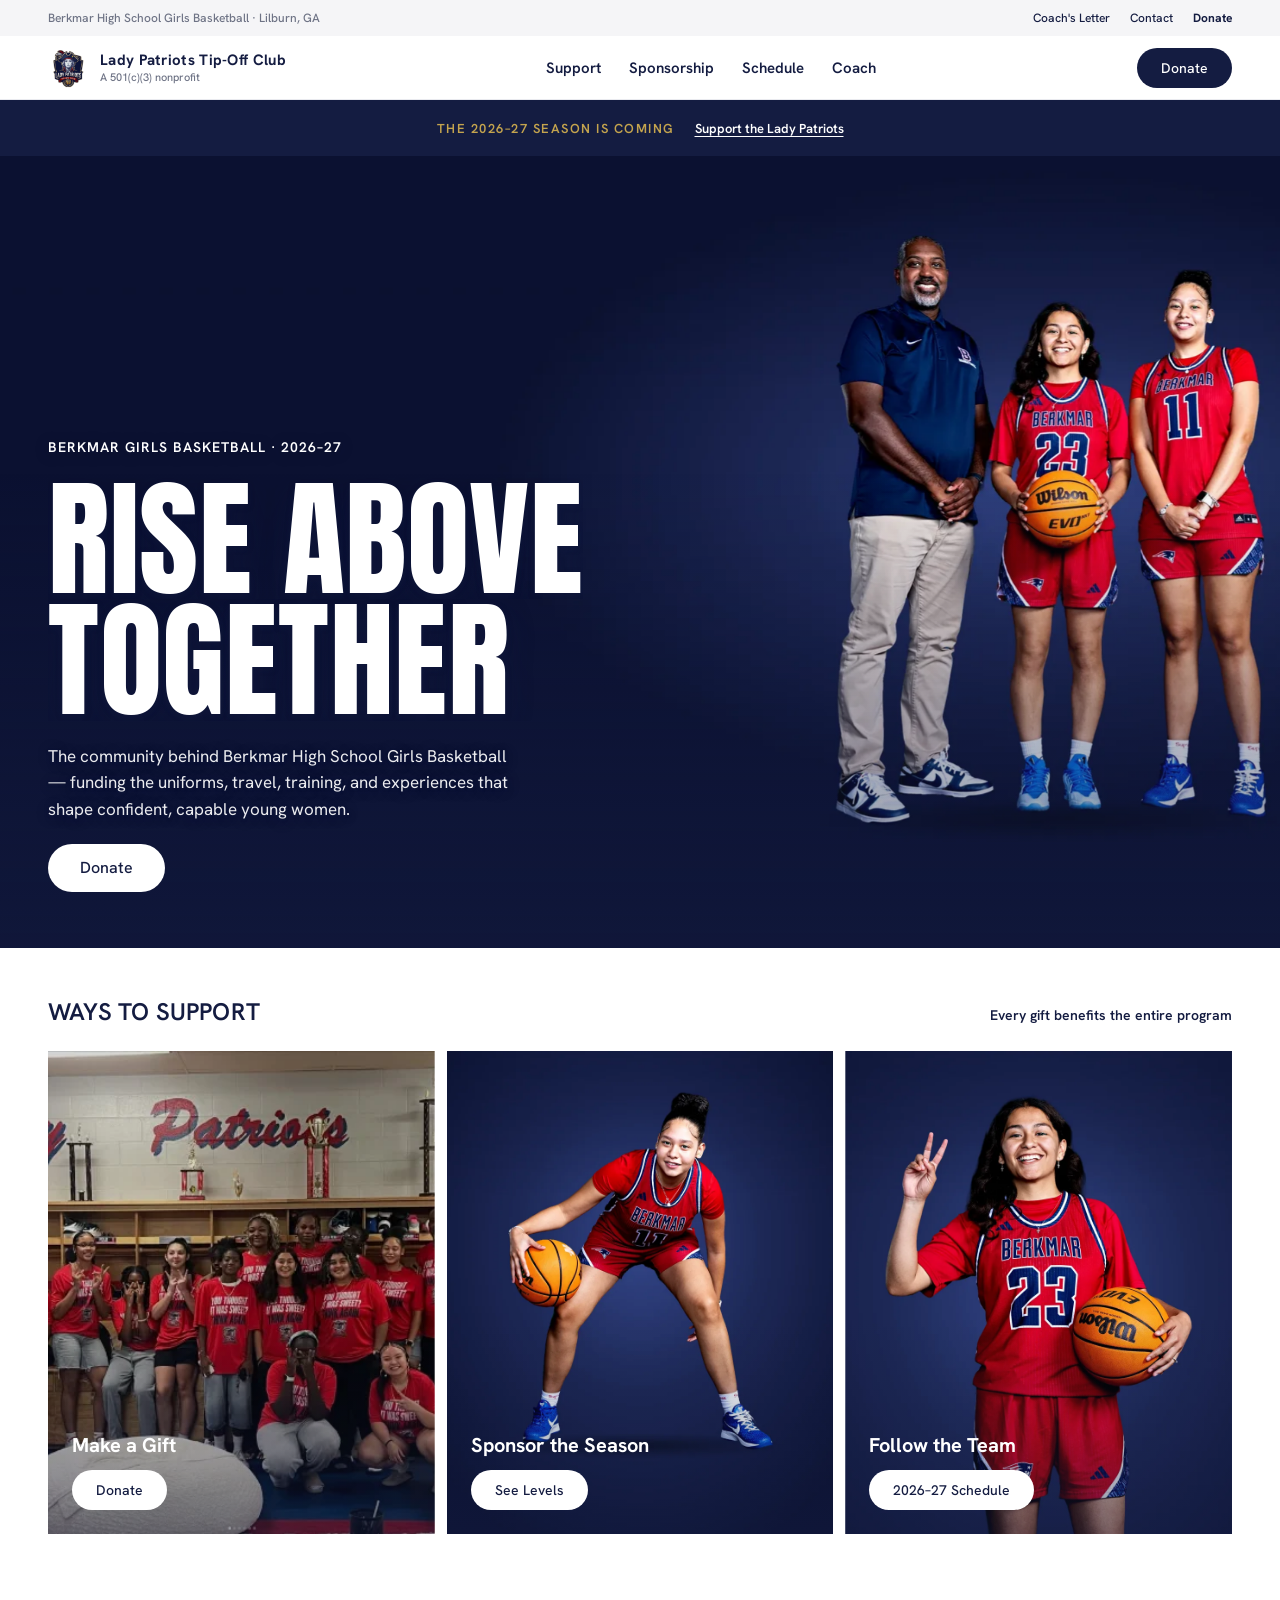
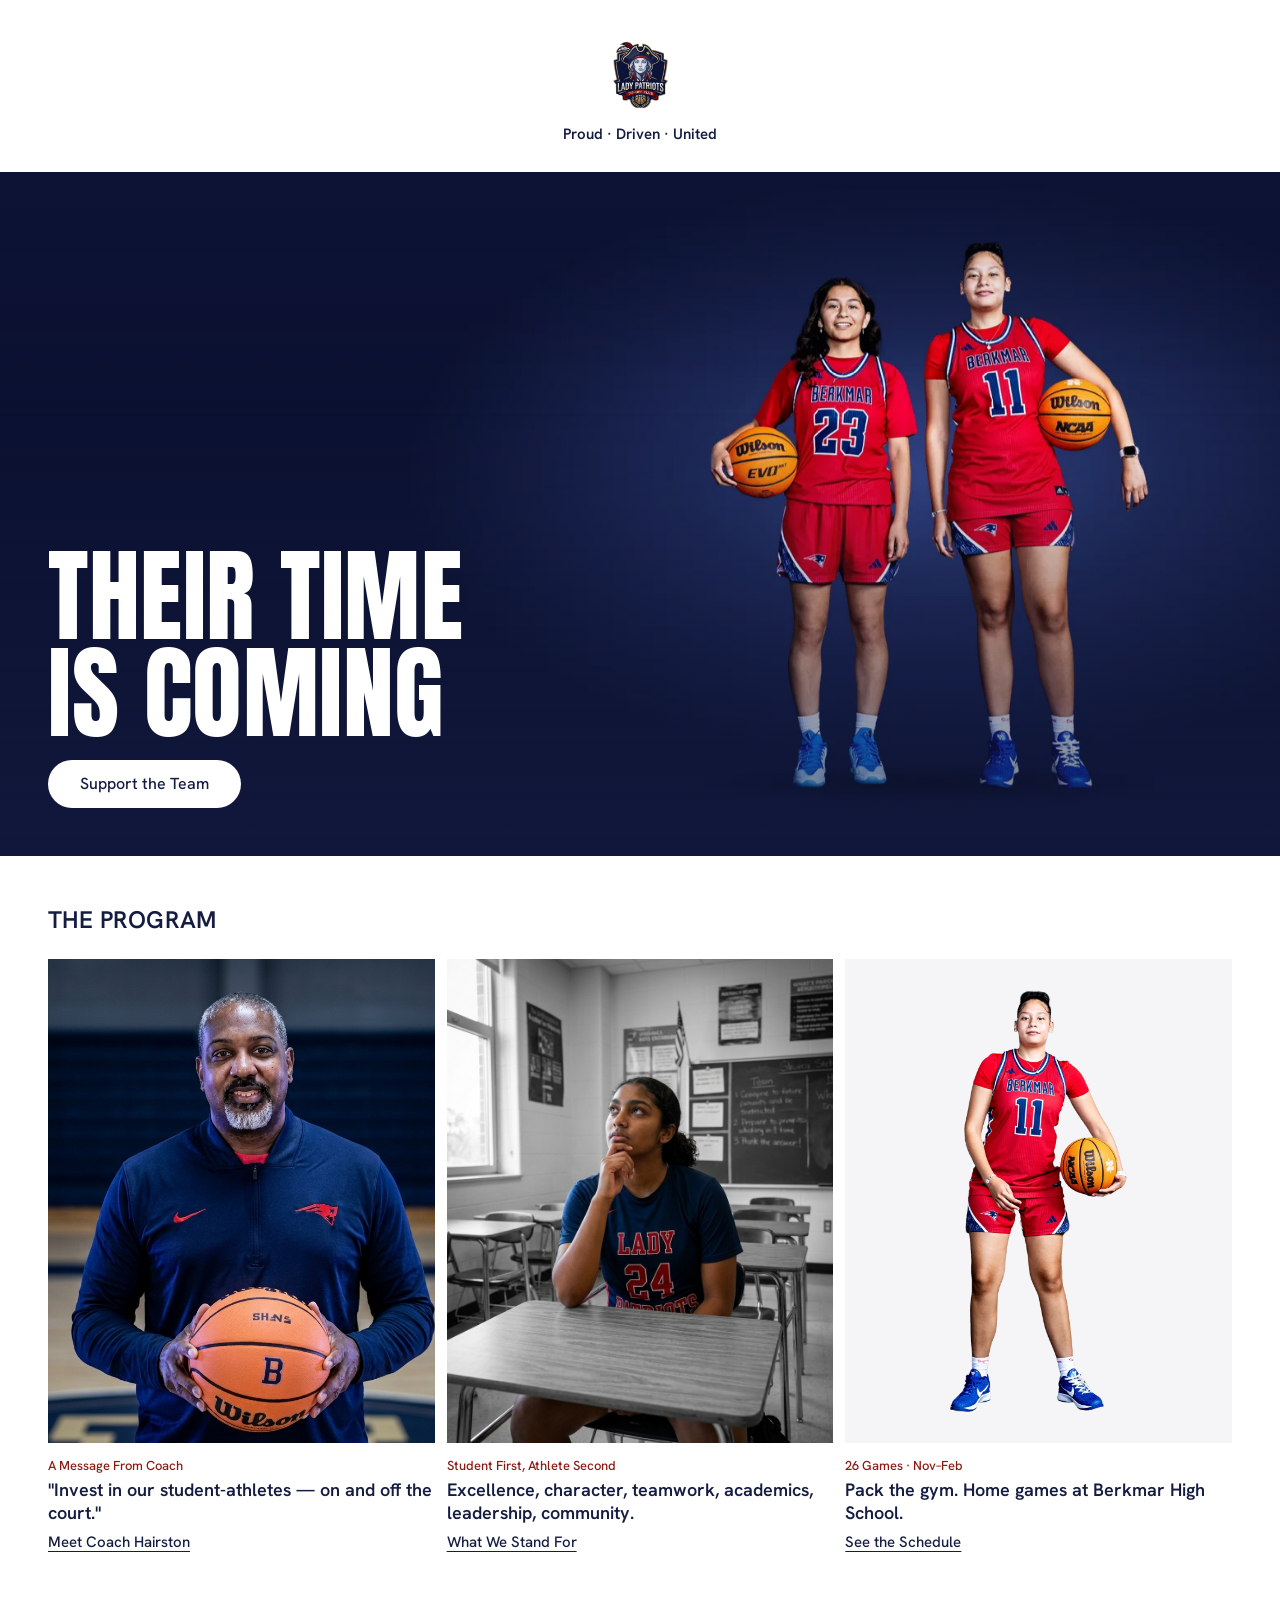
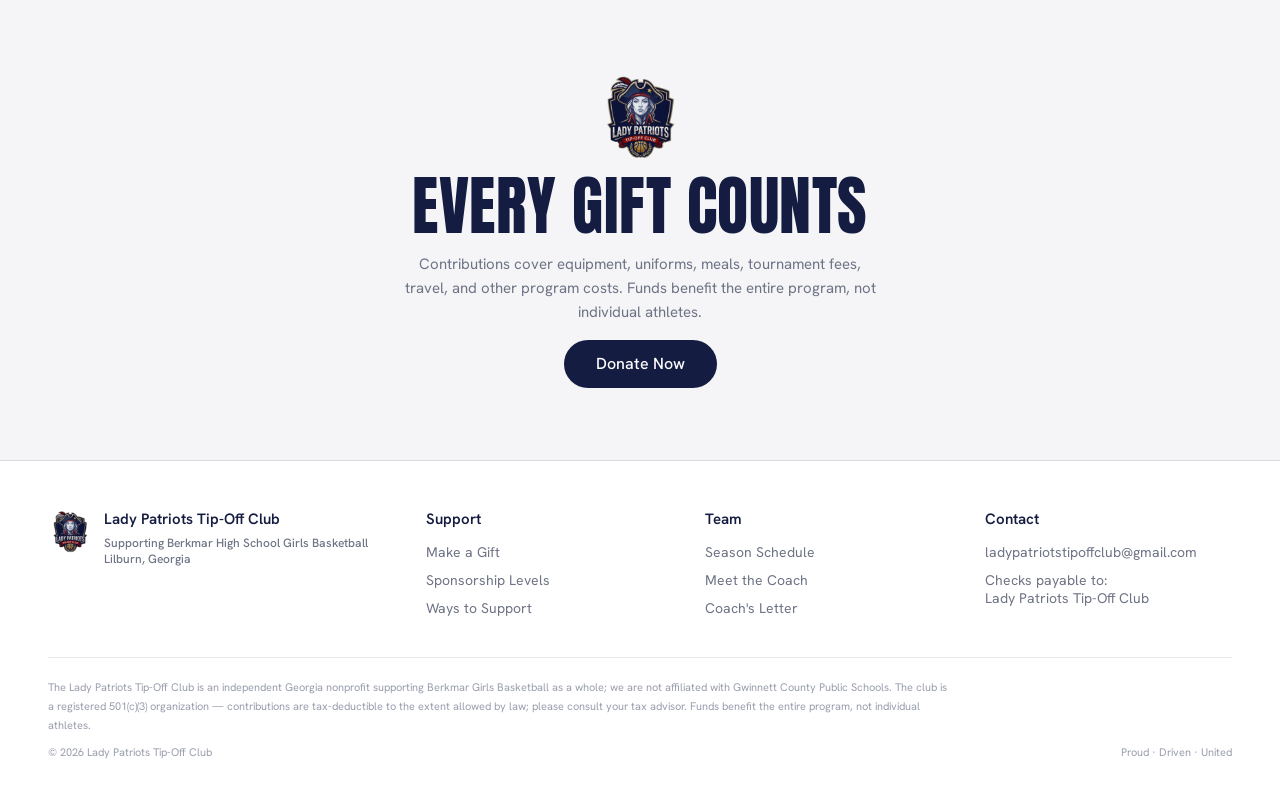
==== index.html @ 43e44892 "Add 2026–27 Varsity and JV rosters to the schedule page New roster section under the games list: Var" ====
﻿<!DOCTYPE html>
<html lang="en">
<head>
<meta charset="UTF-8"/>
<meta name="viewport" content="width=device-width, initial-scale=1.0"/>
<title>Lady Patriots Tip-Off Club — Berkmar Girls Basketball | Lilburn, GA</title>
<meta name="description" content="The Lady Patriots Tip-Off Club is a registered 501(c)(3) nonprofit supporting Berkmar High School Girls Basketball in Lilburn, Georgia. Donate, sponsor, or give in-kind."/>
<link rel="icon" type="image/png" href="assets/logo-lady-patriots.png"/>
<link rel="preconnect" href="https://fonts.googleapis.com"/>
<link rel="preconnect" href="https://fonts.gstatic.com" crossorigin/>
<link href="https://fonts.googleapis.com/css2?family=Anton&family=Hanken+Grotesk:wght@400;500;600;700&display=swap" rel="stylesheet"/>
<link rel="stylesheet" href="site.css?v=7"/>
</head>
<body>

<div class="utility">
  <div class="wrap">
    <span class="u-left">Berkmar High School Girls Basketball · Lilburn, GA</span>
    <div class="u-right">
      <a href="letter">Coach's Letter</a>
      <a href="mailto:ladypatriotstipoffclub@gmail.com">Contact</a>
      <a href="donate"><strong>Donate</strong></a>
    </div>
  </div>
</div>

<nav class="nav" aria-label="Main">
  <div class="wrap">
    <button class="nav-burger" id="burger" aria-expanded="false" aria-controls="drawer" aria-label="Open menu">
      <span></span><span></span><span></span>
    </button>
    <a class="nav-logo" href="./">
      <img src="assets/logo-lady-patriots.png" alt="Lady Patriots Tip-Off Club"/>
      <div>
        <div class="nl-name">Lady Patriots Tip-Off Club</div>
        <div class="nl-sub">A 501(c)(3) nonprofit</div>
      </div>
    </a>
    <div class="nav-links">
      <a href="support">Support</a>
      <a href="sponsorship">Sponsorship</a>
      <a href="schedule">Schedule</a>
      <a href="coach">Coach</a>
    </div>
    <div class="nav-cta">
      <a class="pill pill-ink pill-sm" href="donate">Donate</a>
    </div>
  </div>
</nav>

<div class="scrim" id="scrim"></div>
<div class="drawer" id="drawer" aria-label="Menu">
  <button class="drawer-close" id="drawerClose" aria-label="Close menu">✕</button>
  <a href="support">Support</a>
  <a href="sponsorship">Sponsorship</a>
  <a href="schedule">Schedule</a>
  <a href="coach">Coach</a>
  <a href="letter">Coach's Letter</a>
  <a class="pill pill-ink" href="donate">Donate</a>
</div>

<!-- promo band -->
<div class="promo">
  <div class="wrap">
    <span class="p-msg">The 2026–27 season is coming</span>
    <a href="donate">Support the Lady Patriots</a>
  </div>
</div>

<!-- campaign hero -->
<header class="hero">
  <div class="hero-media">
    <img class="hero-photo" data-parallax="0.10" src="assets/hero-team.webp" alt="Coach Reggie Hairston with Lady Patriots players #23 and #11"/>
  </div>
  <div class="hero-copy">
    <div class="wrap">
      <div class="hero-kicker fx">Berkmar Girls Basketball · 2026–27</div>
      <h1 class="h-campaign hero-title">
        <span class="fx-mask"><span>Rise Above</span></span>
        <span class="fx-mask fx-d1"><span>Together</span></span>
      </h1>
      <p class="hero-sub fx fx-d2">The community behind Berkmar High School Girls Basketball — funding the uniforms, travel, training, and experiences that shape confident, capable young women.</p>
      <div class="hero-ctas fx fx-d3">
        <a class="pill pill-on-image" href="donate">Donate</a>
      </div>
    </div>
  </div>
</header>

<!-- ways to support tiles -->
<section class="block">
  <div class="wrap">
    <div class="sec-head fx">
      <h2 class="h-section">Ways to Support</h2>
      <span class="caption">Every gift benefits the entire program</span>
    </div>
    <div class="tiles">
      <a class="tile fx-img" href="donate">
        <div class="t-media"><img src="assets/team-photo.webp" alt="The Lady Patriots team together in the locker room"/></div>
        <div class="t-copy">
          <span class="t-label">Make a Gift</span>
          <span class="pill pill-on-image pill-sm">Donate</span>
        </div>
      </a>
      <a class="tile fx-img fx-d1" href="sponsorship">
        <div class="t-media"><img src="assets/tile-dribble.webp" alt="Lady Patriots #11 dribbling low" style="object-position: center 8%;"/></div>
        <div class="t-copy">
          <span class="t-label">Sponsor the Season</span>
          <span class="pill pill-on-image pill-sm">See Levels</span>
        </div>
      </a>
      <a class="tile fx-img fx-d2" href="schedule">
        <div class="t-media"><img src="assets/tile-23.webp" alt="Lady Patriots #23 holding a basketball and flashing a peace sign" style="object-position: center 8%;"/></div>
        <div class="t-copy">
          <span class="t-label">Follow the Team</span>
          <span class="pill pill-on-image pill-sm">2026–27 Schedule</span>
        </div>
      </a>
    </div>
  </div>
</section>

<!-- brand mark moment + campaign -->
<div class="mark-moment fx">
  <img src="assets/logo-lady-patriots.png" alt="Lady Patriots crest"/>
  <div class="m-t">Proud · Driven · United</div>
</div>
<section class="campaign" aria-label="Their time is coming">
  <img data-parallax="0.08" src="assets/campaign-duo.webp" alt="Lady Patriots #23 and #11, each with a basketball" style="--pos-m: 88% center;"/>
  <div class="c-copy">
    <div class="wrap">
      <h2 class="h-campaign c-title">
        <span class="fx-mask"><span>Their Time</span></span>
        <span class="fx-mask fx-d1"><span>Is Coming</span></span>
      </h2>
      <a class="pill pill-on-image fx fx-d2" href="support">Support the Team</a>
    </div>
  </div>
</section>

<!-- stories: caption below photo -->
<section class="block">
  <div class="wrap">
    <div class="sec-head fx">
      <h2 class="h-section">The Program</h2>
    </div>
    <div class="stories">
      <a class="story fx" href="coach">
        <div class="s-media"><img src="assets/coach-hairston.png" alt="Head Coach Reggie Hairston" style="object-position: 50% 15%;"/></div>
        <div class="s-kicker">A Message From Coach</div>
        <div class="s-title">"Invest in our student-athletes — on and off the court."</div>
        <span class="s-link">Meet Coach Hairston</span>
      </a>
      <a class="story fx fx-d1" href="support">
        <div class="s-media"><img src="assets/student-first.png" alt="A Lady Patriots player in class, deep in thought at her desk"/></div>
        <div class="s-kicker">Student First, Athlete Second</div>
        <div class="s-title">Excellence, character, teamwork, academics, leadership, community.</div>
        <span class="s-link">What We Stand For</span>
      </a>
      <a class="story fx fx-d2" href="schedule">
        <div class="s-media"><img src="assets/story-11.webp" alt="Lady Patriots #11 holding a basketball" style="object-fit: contain; padding: 8%; background: var(--cloud);"/></div>
        <div class="s-kicker">26 Games · Nov–Feb</div>
        <div class="s-title">Pack the gym. Home games at Berkmar High School.</div>
        <span class="s-link">See the Schedule</span>
      </a>
    </div>
  </div>
</section>

<!-- brand lockup band -->
<section class="lockup">
  <div class="wrap">
    <img class="fx" src="assets/logo-lady-patriots.png" alt="Lady Patriots crest"/>
    <div class="l-title fx fx-d1">Every Gift Counts</div>
    <p class="l-sub fx fx-d2">Contributions cover equipment, uniforms, meals, tournament fees, travel, and other program costs. Funds benefit the entire program, not individual athletes.</p>
    <a class="pill pill-ink fx fx-d3" href="donate">Donate Now</a>
  </div>
</section>

<!-- footer -->
<footer>
  <div class="wrap">
    <div class="foot-cols">
      <div class="foot-brand">
        <img src="assets/logo-lady-patriots.png" alt="Lady Patriots Tip-Off Club"/>
        <div>
          <div class="foot-key" style="margin-bottom:6px;">Lady Patriots Tip-Off Club</div>
          <div class="caption-sm">Supporting Berkmar High School Girls Basketball<br/>Lilburn, Georgia</div>
        </div>
      </div>
      <div>
        <div class="foot-key">Support</div>
        <ul class="foot-list">
          <li><a href="donate">Make a Gift</a></li>
          <li><a href="sponsorship">Sponsorship Levels</a></li>
          <li><a href="support">Ways to Support</a></li>
        </ul>
      </div>
      <div>
        <div class="foot-key">Team</div>
        <ul class="foot-list">
          <li><a href="schedule">Season Schedule</a></li>
          <li><a href="coach">Meet the Coach</a></li>
          <li><a href="letter">Coach's Letter</a></li>
        </ul>
      </div>
      <div>
        <div class="foot-key">Contact</div>
        <ul class="foot-list">
          <li><a href="mailto:ladypatriotstipoffclub@gmail.com">ladypatriotstipoffclub@gmail.com</a></li>
          <li>Checks payable to:<br/>Lady Patriots Tip-Off Club</li>
        </ul>
      </div>
    </div>
    <div class="foot-fine">
      <p class="legal">The Lady Patriots Tip-Off Club is an independent Georgia nonprofit supporting Berkmar Girls Basketball as a whole; we are not affiliated with Gwinnett County Public Schools. The club is a registered 501(c)(3) organization — contributions are tax-deductible to the extent allowed by law; please consult your tax advisor. Funds benefit the entire program, not individual athletes.</p>
      <div class="row">
        <span>© 2026 Lady Patriots Tip-Off Club</span>
        <span>Proud · Driven · United</span>
      </div>
    </div>
  </div>
</footer>

<div class="donate-bar">
  <a class="pill pill-ink" href="donate">Donate to the Lady Patriots</a>
</div>

<script src="site.js?v=3"></script>
</body>
</html>
---- site.css ----
﻿/* ═════════════════════════════════════════════════════════════════
   Lady Patriots Tip-Off Club — site-wide system.
   Athletic-editorial grammar: photography speaks, chrome stays quiet.
   Brand colors are the only inheritance: navy = ink, crimson = signal,
   gold = sparse premium accent.
   ═════════════════════════════════════════════════════════════════ */
:root {
  --ink: #141C41;
  --crimson: #8B1A14;
  --crimson-bright: #C43030;
  --gold: #C4A44E;
  --canvas: #FFFFFF;
  --cloud: #F5F5F7;
  --mute: #6E7385;
  --stone: #9A9EAE;
  --hairline: #D8DAE2;
  --hairline-soft: #E9EAEF;
  /* Campaign lockups only. Real Futura Extra Bold Condensed when installed;
     Anton (closest open equivalent) ships to everyone else. */
  --font-campaign: 'Futura Std Extra Bold Condensed', 'Futura XBlk Cn BT', 'Futura-CondensedExtraBold',
                   'Futura Extra Bold Condensed', 'Futura Condensed ExtraBold', 'Anton', 'Arial Narrow', sans-serif;
  --font-ui: 'Hanken Grotesk', -apple-system, 'Segoe UI', Helvetica, Arial, sans-serif;
  --pill: 30px;
}
* { box-sizing: border-box; margin: 0; padding: 0; }
html { scroll-behavior: smooth; }
body { background: var(--canvas); color: var(--ink); font-family: var(--font-ui); font-weight: 400; }
::selection { background: rgba(139,26,20,0.18); }
img { display: block; max-width: 100%; }
a { color: var(--ink); text-decoration: none; }

.wrap { max-width: 1440px; margin: 0 auto; padding: 0 48px; }

/* ── Buttons: pill or nothing ── */
.pill {
  display: inline-flex; align-items: center; justify-content: center; gap: 8px;
  font-family: var(--font-ui); font-size: 16px; font-weight: 500; line-height: 1;
  height: 48px; padding: 0 32px; border-radius: var(--pill);
  border: none; cursor: pointer; transition: opacity 0.15s ease, background 0.15s ease, transform 0.1s ease;
}
.pill:active { transform: scale(0.97); opacity: 0.8; }
.pill-ink { background: var(--ink); color: #fff; }
.pill-ink:hover { opacity: 0.85; }
.pill-cloud { background: var(--cloud); color: var(--ink); }
.pill-cloud:hover { background: var(--hairline-soft); }
.pill-on-image { background: var(--canvas); color: var(--ink); }
.pill-on-image:hover { background: var(--cloud); }
.pill-sm { height: 40px; padding: 0 24px; font-size: 14px; }

/* ── Type tiers ── */
.h-campaign {
  font-family: var(--font-campaign); font-weight: 400; text-transform: uppercase;
  line-height: 0.95; letter-spacing: 0.5px;
}
.h-section { font-size: 24px; font-weight: 600; letter-spacing: 0.2px; text-transform: uppercase; color: var(--ink); }
.body-md { font-size: 16px; font-weight: 400; line-height: 1.6; color: var(--mute); }
.body-md strong { color: var(--ink); font-weight: 600; }
.body-strong { font-size: 16px; font-weight: 600; color: var(--ink); }
.caption { font-size: 14px; font-weight: 500; color: var(--mute); }
.caption-sm { font-size: 12px; font-weight: 500; color: var(--mute); }

/* ── Utility bar ── */
.utility { background: var(--cloud); position: relative; z-index: 101; }
.utility .wrap { height: 36px; display: flex; align-items: center; justify-content: space-between; gap: 16px; }
.utility span, .utility a { font-size: 12px; font-weight: 500; color: var(--ink); }
.utility .u-left { color: var(--mute); }
.utility .u-right { display: flex; gap: 20px; }

/* ── Primary nav ── */
.nav { background: var(--canvas); position: sticky; top: 0; z-index: 100; box-shadow: inset 0 -1px 0 var(--hairline-soft); }
.nav .wrap { height: 64px; display: flex; align-items: center; justify-content: space-between; gap: 24px; }
.nav-logo { display: flex; align-items: center; gap: 12px; }
.nav-logo img { height: 40px; width: auto; }
.nav-logo .nl-name { font-size: 15px; font-weight: 700; letter-spacing: 0.3px; color: var(--ink); line-height: 1.15; }
.nav-logo .nl-sub { font-size: 11px; font-weight: 500; color: var(--mute); }
.nav-links { display: flex; align-items: center; gap: 28px; }
.nav-links a { font-size: 15px; font-weight: 600; color: var(--ink); padding: 20px 0; position: relative; }
.nav-links a:hover::after, .nav-links a.active::after {
  content: ''; position: absolute; left: 0; right: 0; bottom: 12px; height: 2px; background: var(--ink);
}
.nav-cta { display: flex; align-items: center; gap: 10px; }
.nav-burger {
  display: none; width: 44px; height: 44px; border: none; background: transparent; cursor: pointer;
  flex-direction: column; align-items: center; justify-content: center; gap: 5px;
}
.nav-burger span { width: 20px; height: 2px; background: var(--ink); border-radius: 1px; transition: transform 0.2s ease, opacity 0.2s ease; }
.nav-burger[aria-expanded="true"] span:nth-child(1) { transform: translateY(7px) rotate(45deg); }
.nav-burger[aria-expanded="true"] span:nth-child(2) { opacity: 0; }
.nav-burger[aria-expanded="true"] span:nth-child(3) { transform: translateY(-7px) rotate(-45deg); }
.drawer {
  display: none; position: fixed; top: 0; left: 0; bottom: 0; width: min(340px, 86vw); z-index: 200;
  background: var(--canvas); padding: 24px; flex-direction: column; gap: 4px;
  transform: translateX(-100%); transition: transform 0.25s ease;
}
.drawer.open { transform: translateX(0); }
.drawer a:not(.pill) { font-size: 20px; font-weight: 600; color: var(--ink); padding: 14px 4px; }
.drawer .pill { margin-top: 16px; }
.drawer-close { align-self: flex-end; width: 44px; height: 44px; border: none; background: var(--cloud); border-radius: 50%; cursor: pointer; font-size: 18px; color: var(--ink); margin-bottom: 12px; }
.scrim { display: none; position: fixed; inset: 0; z-index: 150; background: rgba(20,28,65,0.4); opacity: 0; transition: opacity 0.25s ease; }
.scrim.on { opacity: 1; }

/* ── Promo band ── */
.promo { background: var(--ink); }
.promo .wrap { min-height: 56px; display: flex; align-items: center; justify-content: center; gap: 20px; flex-wrap: wrap; padding-top: 10px; padding-bottom: 10px; text-align: center; }
.promo .p-msg { font-size: 13px; font-weight: 600; letter-spacing: 1.5px; text-transform: uppercase; color: var(--gold); }
.promo a { font-size: 13px; font-weight: 600; color: #fff; text-decoration: underline; text-underline-offset: 3px; }
.promo a:hover { color: var(--gold); }

/* ── Page header (interior pages) ── */
.page-head { border-bottom: 1px solid var(--hairline-soft); }
.page-head .wrap { padding: 52px 48px 40px; }
.page-head .kicker { font-size: 14px; font-weight: 600; letter-spacing: 1px; text-transform: uppercase; color: var(--crimson); margin-bottom: 12px; }
.page-head h1 { font-family: var(--font-campaign); font-weight: 400; text-transform: uppercase; font-size: clamp(48px, 7vw, 96px); line-height: 0.95; letter-spacing: 0.5px; color: var(--ink); }
.page-head .sub { margin-top: 14px; font-size: 16px; font-weight: 400; color: var(--mute); max-width: 560px; line-height: 1.6; }

/* ── Campaign hero / tiles ── */
.hero { position: relative; overflow: hidden; }
.hero .hero-media { overflow: hidden; }
.hero img.hero-photo { width: 100%; height: min(88vh, 860px); object-fit: cover; object-position: center 22%; will-change: transform; }
.hero::after { content: ''; position: absolute; inset: 0; background: linear-gradient(180deg, transparent 40%, rgba(20,28,65,0.55) 100%); pointer-events: none; }
.hero-copy { position: absolute; left: 0; right: 0; bottom: 0; z-index: 2; }
.hero-copy .wrap { padding-bottom: 56px; display: flex; flex-direction: column; align-items: flex-start; gap: 22px; }
.hero-kicker { font-size: 14px; font-weight: 600; letter-spacing: 1px; text-transform: uppercase; color: #fff; text-shadow: 0 1px 3px rgba(20,28,65,0.4), 0 2px 14px rgba(20,28,65,0.35); }
.hero-title { font-size: clamp(72px, 10vw, 150px); color: #fff; text-shadow: 0 2px 6px rgba(20,28,65,0.35), 0 6px 28px rgba(20,28,65,0.3); }
.hero-sub { font-size: 17px; font-weight: 400; line-height: 1.55; color: rgba(255,255,255,0.92); max-width: 480px; text-shadow: 0 1px 3px rgba(20,28,65,0.4), 0 2px 14px rgba(20,28,65,0.35); }
.hero-ctas { display: flex; gap: 12px; flex-wrap: wrap; }

.campaign { position: relative; overflow: hidden; }
.campaign > img { width: 100%; height: min(76vh, 700px); object-fit: cover; object-position: var(--pos, center 30%); will-change: transform; }
.campaign::after { content: ''; position: absolute; inset: 0; background: linear-gradient(180deg, rgba(20,28,65,0.18) 0%, transparent 35%, rgba(20,28,65,0.62) 100%); pointer-events: none; }
.campaign .c-copy { position: absolute; left: 0; right: 0; bottom: 0; z-index: 2; }
.campaign .c-copy .wrap { padding-bottom: 48px; display: flex; flex-direction: column; align-items: flex-start; gap: 18px; }
.campaign .c-title { font-size: clamp(56px, 8vw, 110px); color: #fff; }

/* ── Sections ── */
section.block { padding: 48px 0; }
.sec-head { display: flex; align-items: baseline; justify-content: space-between; gap: 16px; margin-bottom: 24px; }
.sec-head .caption { font-weight: 600; color: var(--ink); }

/* mark moment (centered logo intro, above a campaign section) */
.mark-moment { padding: 56px 0 28px; display: flex; flex-direction: column; align-items: center; gap: 14px; text-align: center; }
.mark-moment img { height: 72px; }
.mark-moment .m-t { font-size: 15px; font-weight: 600; color: var(--ink); }

/* ── Tiles (photo-first, pill bottom-left) ── */
.tiles { display: grid; grid-template-columns: repeat(3, 1fr); gap: 12px; }
.tile { position: relative; overflow: hidden; background: var(--cloud); }
.tile .t-media { overflow: hidden; }
.tile img { width: 100%; aspect-ratio: 4 / 5; object-fit: cover; transition: transform 0.5s cubic-bezier(0.2, 0.6, 0.2, 1); }
.tile:hover img { transform: scale(1.04); }
.tile.contain img { object-fit: contain; padding: 8%; }
.tile::after { content: ''; position: absolute; inset: 0; background: linear-gradient(180deg, transparent 55%, rgba(20,28,65,0.45) 100%); pointer-events: none; }
.tile.contain::after { background: none; }
.tile .t-copy { position: absolute; left: 24px; right: 24px; bottom: 24px; z-index: 2; display: flex; flex-direction: column; align-items: flex-start; gap: 12px; }
.tile .t-label { font-size: 20px; font-weight: 700; color: #fff; }
.tile.contain .t-label { color: var(--ink); }

/* ── Story cards (caption BELOW the photo) ── */
.stories { display: grid; grid-template-columns: repeat(3, 1fr); gap: 12px; }
.story .s-media { background: var(--cloud); overflow: hidden; }
.story img { width: 100%; aspect-ratio: 4 / 5; object-fit: cover; transition: transform 0.5s cubic-bezier(0.2, 0.6, 0.2, 1); }
.story:hover img { transform: scale(1.03); }
.story .s-kicker { margin-top: 14px; font-size: 13px; font-weight: 500; color: var(--crimson); }
.story .s-title { margin-top: 4px; font-size: 18px; font-weight: 600; color: var(--ink); }
.story .s-link { display: inline-block; margin-top: 8px; font-size: 15px; font-weight: 500; color: var(--ink); text-decoration: underline; text-underline-offset: 4px; }

/* ── Sponsorship catalog ── */
.levels { display: grid; grid-template-columns: repeat(3, 1fr); gap: 12px; }
.levels-minor { display: grid; grid-template-columns: repeat(2, 1fr); gap: 12px; margin-top: 12px; max-width: 66.4%; }
.level { border: 1px solid var(--hairline); background: var(--canvas); padding: 28px; display: flex; flex-direction: column; }
.level .lv-flag { font-size: 12px; font-weight: 600; letter-spacing: 0.5px; text-transform: uppercase; color: var(--gold); margin-bottom: 10px; height: 15px; }
.level .lv-name { font-size: 16px; font-weight: 600; color: var(--ink); }
.level .lv-price { font-size: 28px; font-weight: 700; color: var(--crimson); font-variant-numeric: tabular-nums; margin: 6px 0 18px; }
.level ul { list-style: none; flex: 1; margin-bottom: 22px; }
.level li { font-size: 14px; font-weight: 400; color: var(--mute); line-height: 1.5; padding: 9px 0; border-bottom: 1px solid var(--hairline-soft); }
.level li:first-child { border-top: 1px solid var(--hairline-soft); }
.level .pill { align-self: stretch; }

/* ── Schedule ── */
.chips { display: flex; gap: 8px; flex-wrap: wrap; }
.chip {
  font-family: var(--font-ui); font-size: 14px; font-weight: 500; color: var(--ink);
  background: var(--canvas); border: 1px solid var(--hairline); border-radius: var(--pill);
  height: 40px; padding: 0 20px; cursor: pointer; transition: all 0.15s ease;
}
.chip:hover { border-color: var(--ink); }
.chip.active { background: var(--ink); border-color: var(--ink); color: #fff; }
.sched { margin-top: 20px; border-top: 1px solid var(--hairline); }
.game {
  display: grid; grid-template-columns: 110px 1fr auto 90px; gap: 16px; align-items: center;
  padding: 15px 4px; border-bottom: 1px solid var(--hairline-soft);
}
.game.hidden { display: none; }
.game .gd { font-size: 15px; font-weight: 600; color: var(--ink); font-variant-numeric: tabular-nums; }
.game .go { font-size: 15px; font-weight: 500; color: var(--ink); }
.game .go i { font-style: normal; font-weight: 400; font-size: 13px; color: var(--stone); }
.game .gt { font-size: 13px; font-weight: 400; color: var(--mute); font-variant-numeric: tabular-nums; }
.game .gv { font-size: 12px; font-weight: 600; letter-spacing: 0.5px; text-transform: uppercase; text-align: right; }
.game.home .gv { color: var(--crimson); }
.game.away .gv { color: var(--stone); }
.sched-note { margin-top: 14px; font-size: 12px; color: var(--stone); }

/* ── Roster (schedule page) ── */
.sec-title { font-family: var(--font-campaign); font-weight: 400; text-transform: uppercase; font-size: clamp(40px, 5vw, 64px); line-height: 0.95; color: var(--ink); }
#roster { scroll-margin-top: 84px; }
.rosters { display: grid; grid-template-columns: 1fr 1fr; gap: 32px 48px; }
.r-team { font-family: var(--font-campaign); font-weight: 400; text-transform: uppercase; font-size: 32px; line-height: 1; letter-spacing: 0.5px; color: var(--ink); margin-bottom: 14px; }
.r-list { list-style: none; border-top: 1px solid var(--hairline); }
.r-list li { display: grid; grid-template-columns: 64px 1fr; align-items: center; padding: 13px 4px; border-bottom: 1px solid var(--hairline-soft); }
.r-no { font-family: var(--font-campaign); font-size: 28px; line-height: 1; color: var(--crimson); font-variant-numeric: tabular-nums; }
.r-name { font-size: 15px; font-weight: 600; letter-spacing: 0.5px; text-transform: uppercase; color: var(--ink); }

/* ── Give cards (support page) ── */
.give-grid { display: grid; grid-template-columns: repeat(3, 1fr); gap: 12px; }
.give-card { border: 1px solid var(--hairline); padding: 28px; }
.give-card .g-t { font-size: 16px; font-weight: 600; color: var(--ink); margin-bottom: 8px; }
.give-card p { font-size: 14px; font-weight: 400; color: var(--mute); line-height: 1.6; }
.give-card p strong { color: var(--ink); font-weight: 600; }
.give-card img.qr { width: 92px; height: 92px; border: 1px solid var(--hairline); padding: 5px; margin-bottom: 14px; background: #fff; }
.give-card .pill { margin-top: 18px; }

/* values row */
.values { display: grid; grid-template-columns: repeat(6, 1fr); gap: 12px; }
.value { border-top: 2px solid var(--ink); padding-top: 12px; }
.value .v-n { font-size: 14px; font-weight: 600; color: var(--ink); }
.value .v-g { font-size: 12.5px; font-weight: 400; color: var(--mute); margin-top: 2px; }

/* ── Brand lockup band ── */
.lockup { background: var(--cloud); }
.lockup .wrap { padding: 72px 48px; display: flex; flex-direction: column; align-items: center; gap: 16px; text-align: center; }
.lockup img { height: 88px; }
.lockup .l-title { font-family: var(--font-campaign); font-weight: 400; text-transform: uppercase; font-size: clamp(40px, 5vw, 64px); line-height: 0.95; letter-spacing: 0.5px; color: var(--ink); }
.lockup .l-sub { font-size: 15px; color: var(--mute); max-width: 480px; line-height: 1.6; }

/* ── Footer ── */
footer { border-top: 1px solid var(--hairline); background: var(--canvas); }
.foot-cols { display: grid; grid-template-columns: 1.4fr 1fr 1fr 1fr; gap: 32px; padding: 48px 0 40px; }
.foot-brand { display: flex; align-items: flex-start; gap: 12px; }
.foot-brand img { height: 44px; }
.foot-key { font-size: 15px; font-weight: 600; color: var(--ink); margin-bottom: 14px; }
.foot-list { list-style: none; display: flex; flex-direction: column; gap: 10px; }
.foot-list a, .foot-list li { font-size: 14px; font-weight: 400; color: var(--mute); }
.foot-list a:hover { color: var(--ink); }
.foot-fine { border-top: 1px solid var(--hairline-soft); padding: 20px 0 28px; display: flex; flex-direction: column; gap: 10px; }
.foot-fine .legal { font-size: 11px; line-height: 1.7; color: var(--stone); max-width: 900px; }
.foot-fine .row { display: flex; justify-content: space-between; gap: 16px; flex-wrap: wrap; font-size: 11px; color: var(--stone); }

/* mobile donate bar */
.donate-bar {
  display: none; position: fixed; left: 0; right: 0; bottom: 0; z-index: 95;
  background: var(--canvas); box-shadow: inset 0 1px 0 var(--hairline);
  padding: 10px 16px calc(10px + env(safe-area-inset-bottom));
}
.donate-bar .pill { width: 100%; }

/* ═══ Cinematic scroll effects ═══
   .fx           fade + rise on enter
   .fx-line      masked line reveal (campaign headlines) — wrap lines in .fx-mask > span
   .fx-img       clip wipe from bottom + slow zoom settle
   .fx-d1..d3    stagger delays
   [data-parallax] media drifts on scroll (JS)                       */
.fx { opacity: 0; transform: translateY(28px); transition: opacity 0.7s cubic-bezier(0.2, 0.6, 0.2, 1), transform 0.7s cubic-bezier(0.2, 0.6, 0.2, 1); }
.fx.in { opacity: 1; transform: none; }
.fx-mask { display: block; overflow: hidden; }
.fx-mask > span { display: block; transform: translateY(110%); transition: transform 0.9s cubic-bezier(0.2, 0.7, 0.1, 1); }
.in .fx-mask > span, .fx-mask.in > span { transform: none; }
.fx-img { clip-path: inset(12% 0 0 0); transition: clip-path 0.9s cubic-bezier(0.2, 0.6, 0.2, 1); }
.fx-img img, img.fx-img { transform: scale(1.08); transition: transform 1.4s cubic-bezier(0.2, 0.6, 0.2, 1); }
.fx-img.in { clip-path: inset(0 0 0 0); }
.fx-img.in img, img.fx-img.in { transform: scale(1); }
.fx-d1 { transition-delay: 0.08s; } .fx-d1 .fx-mask > span { transition-delay: 0.08s; }
.fx-d2 { transition-delay: 0.16s; } .fx-d2 .fx-mask > span { transition-delay: 0.16s; }
.fx-d3 { transition-delay: 0.24s; } .fx-d3 .fx-mask > span { transition-delay: 0.24s; }

/* Reduced motion: disable all cinematic effects unless the ?motion=1
   preview override stamped .force-motion on the root. */
@media (prefers-reduced-motion: reduce) {
  html:not(.force-motion) { scroll-behavior: auto; }
  html:not(.force-motion) :is(.fx, .fx-img, .fx-img img, img.fx-img, .fx-mask > span) { opacity: 1 !important; transform: none !important; clip-path: none !important; transition: none !important; }
  html:not(.force-motion) :is(.tile img, .story img) { transition: none; }
  html:not(.force-motion) [data-parallax] { transform: none !important; }
}

/* ── Responsive ── */
@media (max-width: 1023px) {
  .wrap { padding: 0 24px; }
  .levels { grid-template-columns: 1fr; }
  .levels-minor { grid-template-columns: 1fr; max-width: none; }
  .foot-cols { grid-template-columns: 1fr 1fr; }
  .give-grid, .stories { grid-template-columns: 1fr; }
  .values { grid-template-columns: repeat(3, 1fr); }
  .page-head .wrap { padding: 40px 24px 32px; }
}
@media (max-width: 760px) {
  .utility .u-right { display: none; }
  .nav-links { display: none; }
  .nav-burger { display: flex; }
  .drawer { display: flex; }
  .scrim.on { display: block; }
  .nav-cta .pill-sm { display: none; }
  .nav .wrap { height: 58px; gap: 12px; }
  .nav-logo { gap: 9px; }
  .nav-logo img { height: 34px; }
  .nav-logo .nl-name { font-size: 13px; white-space: nowrap; }
  .nav-logo .nl-sub { font-size: 10px; }
  .promo .wrap { min-height: 0; padding-top: 9px; padding-bottom: 9px; gap: 4px 12px; }
  .promo .p-msg { font-size: 11px; letter-spacing: 1px; }
  .promo a { font-size: 12px; }
  .hero img.hero-photo { height: min(78vh, 640px); object-position: 92% 22%; }
  .hero-copy .wrap { padding-bottom: 96px; }
  .hero-title { font-size: clamp(56px, 16vw, 90px); }
  /* wide campaign photos re-crop for portrait screens: --pos-m wins on mobile */
  .campaign > img { height: min(58vh, 500px); object-position: var(--pos-m, var(--pos, center 30%)); }
  section.block { padding: 32px 0; }
  .tiles { grid-template-columns: 1fr; }
  .tile img { aspect-ratio: 4 / 3; }
  .game { grid-template-columns: 84px 1fr 64px; }
  .game .gt { display: none; }
  .rosters { grid-template-columns: 1fr; }
  .lockup .wrap { padding: 56px 24px; }
  .values { grid-template-columns: repeat(2, 1fr); }
  .foot-cols { grid-template-columns: 1fr; gap: 28px; }
  .foot-fine { padding-bottom: 96px; }
  .donate-bar { display: block; }
}
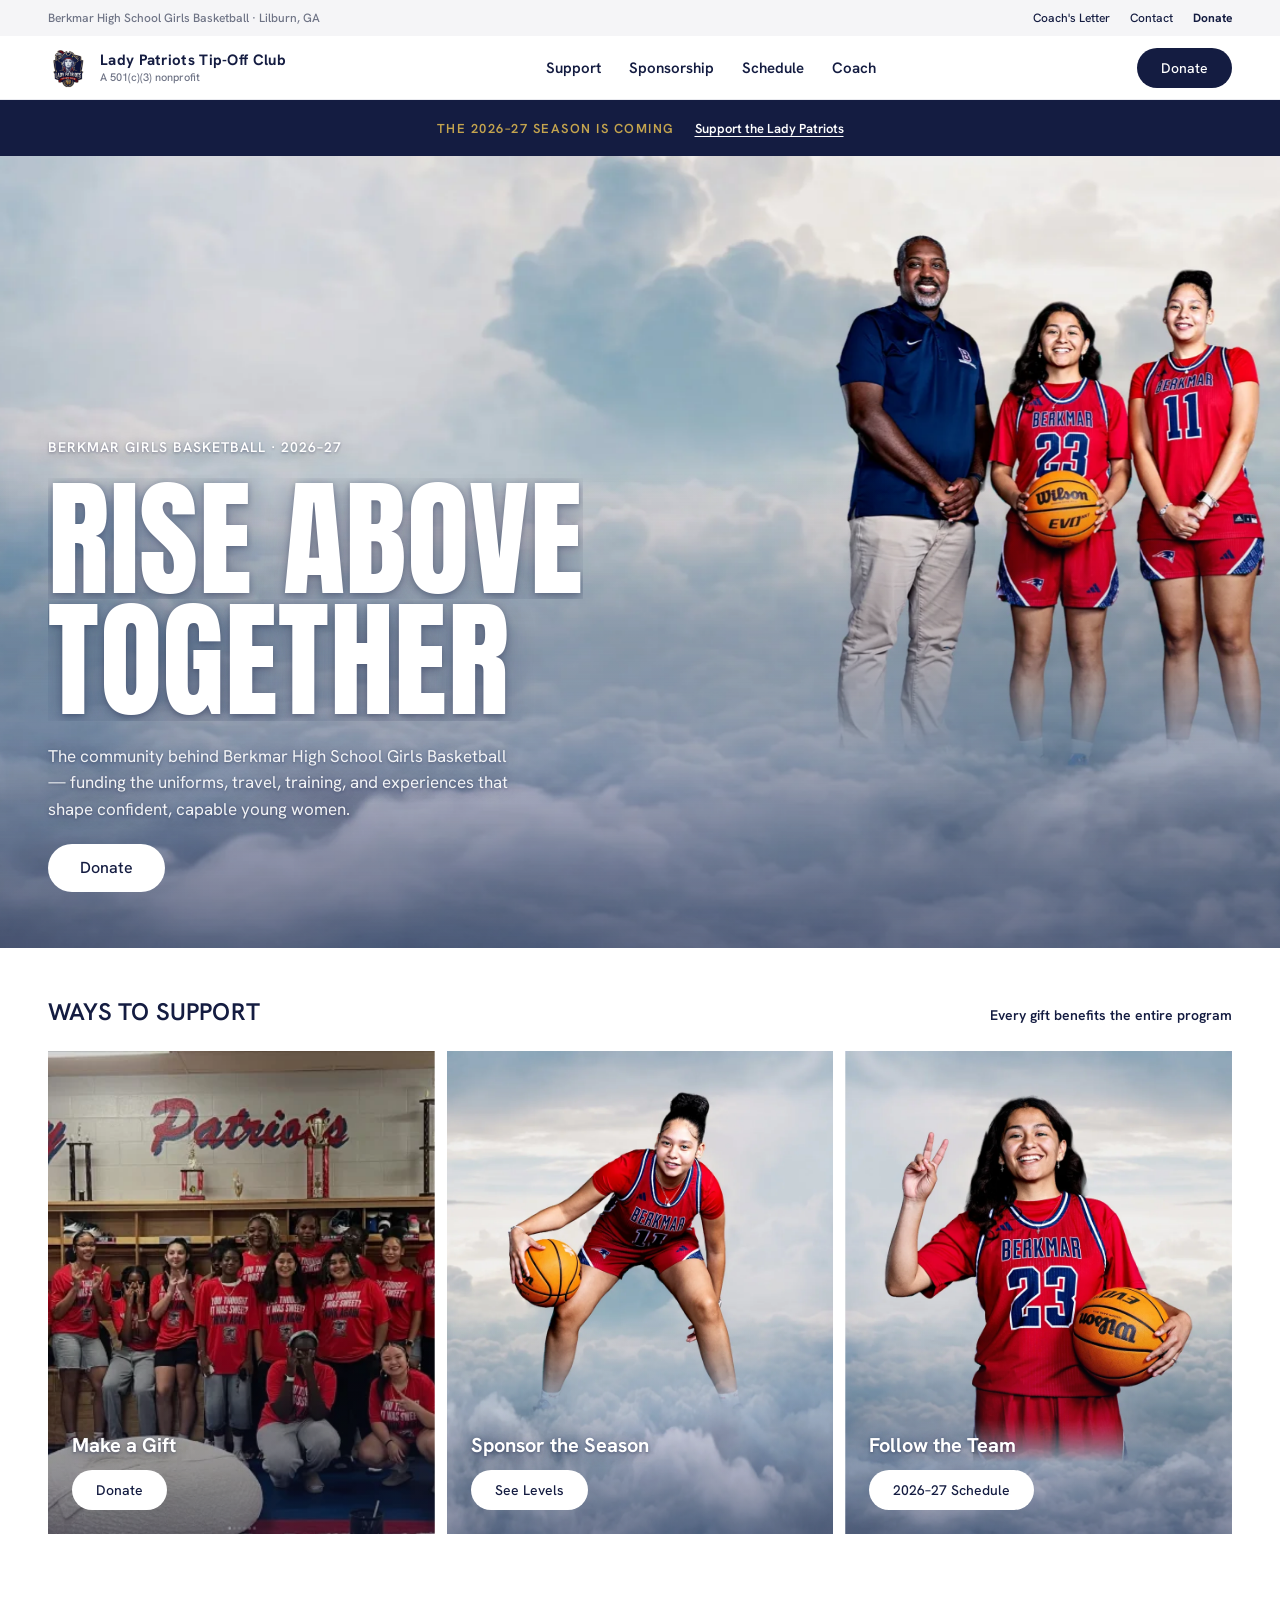
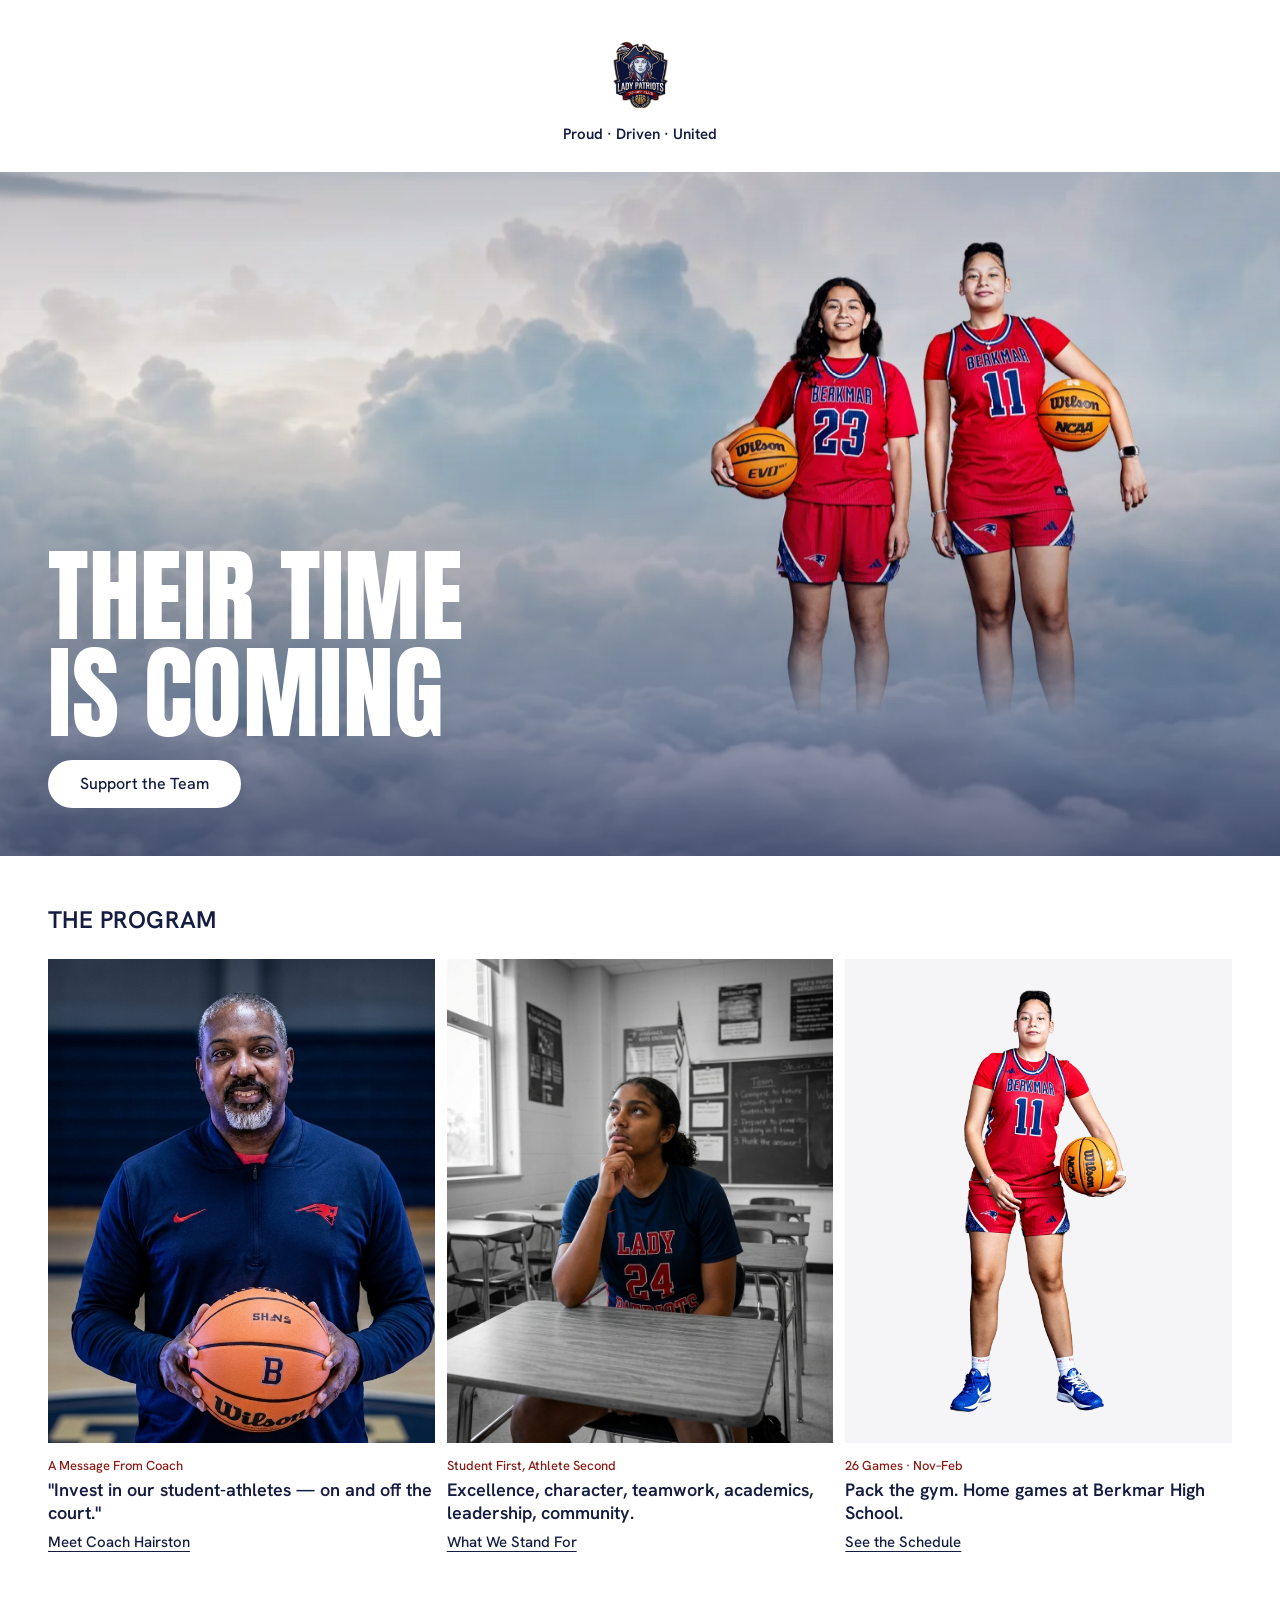
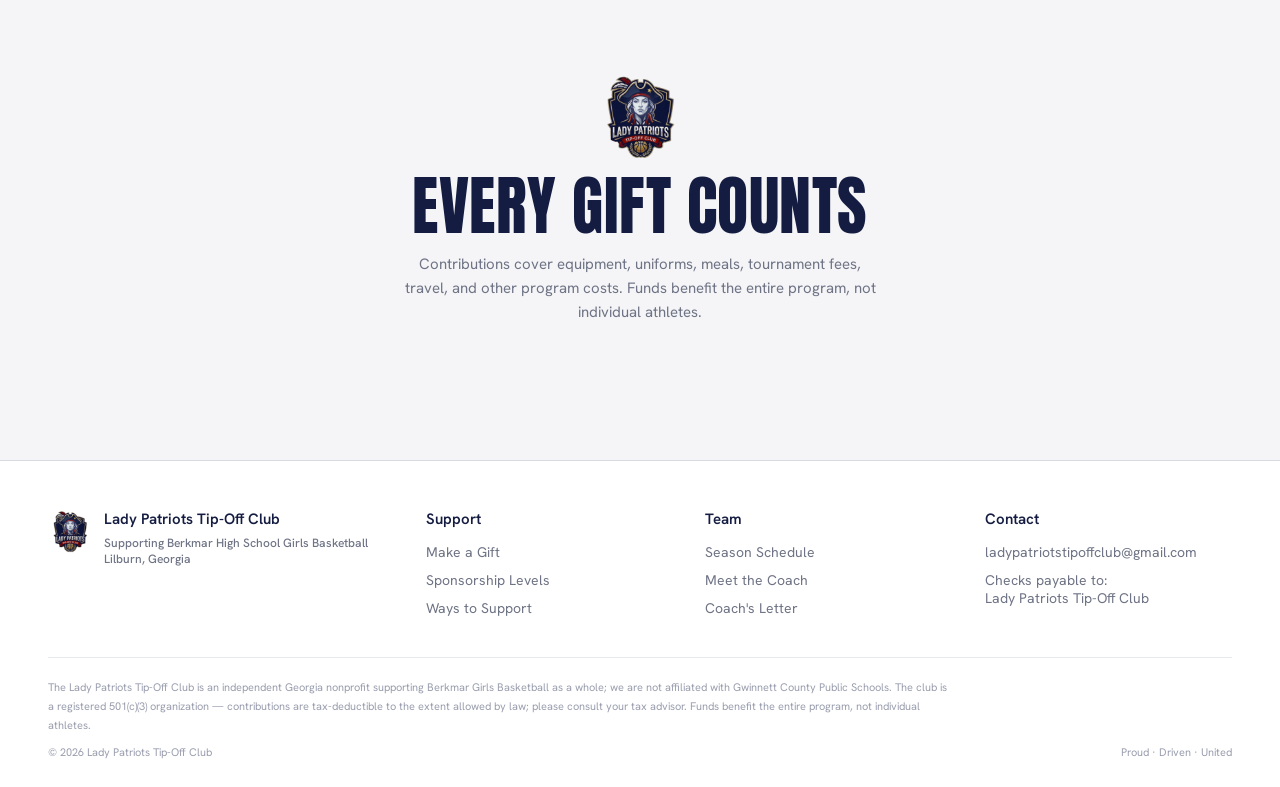
==== commit b958d0db: "Put the home tiles in the clouds too "Sponsor the Season" (#11 dribbling) and "Follow the Team" (#23" ====
--- a/index.html
+++ b/index.html
@@ -9,7 +9,7 @@
 <link rel="preconnect" href="https://fonts.googleapis.com"/>
 <link rel="preconnect" href="https://fonts.gstatic.com" crossorigin/>
 <link href="https://fonts.googleapis.com/css2?family=Anton&family=Hanken+Grotesk:wght@400;500;600;700&display=swap" rel="stylesheet"/>
-<link rel="stylesheet" href="site.css?v=7"/>
+<link rel="stylesheet" href="site.css?v=8"/>
 </head>
 <body>
 
--- a/site.css
+++ b/site.css
@@ -152,7 +152,7 @@
 .tile::after { content: ''; position: absolute; inset: 0; background: linear-gradient(180deg, transparent 55%, rgba(20,28,65,0.45) 100%); pointer-events: none; }
 .tile.contain::after { background: none; }
 .tile .t-copy { position: absolute; left: 24px; right: 24px; bottom: 24px; z-index: 2; display: flex; flex-direction: column; align-items: flex-start; gap: 12px; }
-.tile .t-label { font-size: 20px; font-weight: 700; color: #fff; }
+.tile .t-label { font-size: 20px; font-weight: 700; color: #fff; text-shadow: 0 1px 3px rgba(20,28,65,0.45), 0 2px 14px rgba(20,28,65,0.4); }
 .tile.contain .t-label { color: var(--ink); }
 
 /* ── Story cards (caption BELOW the photo) ── */
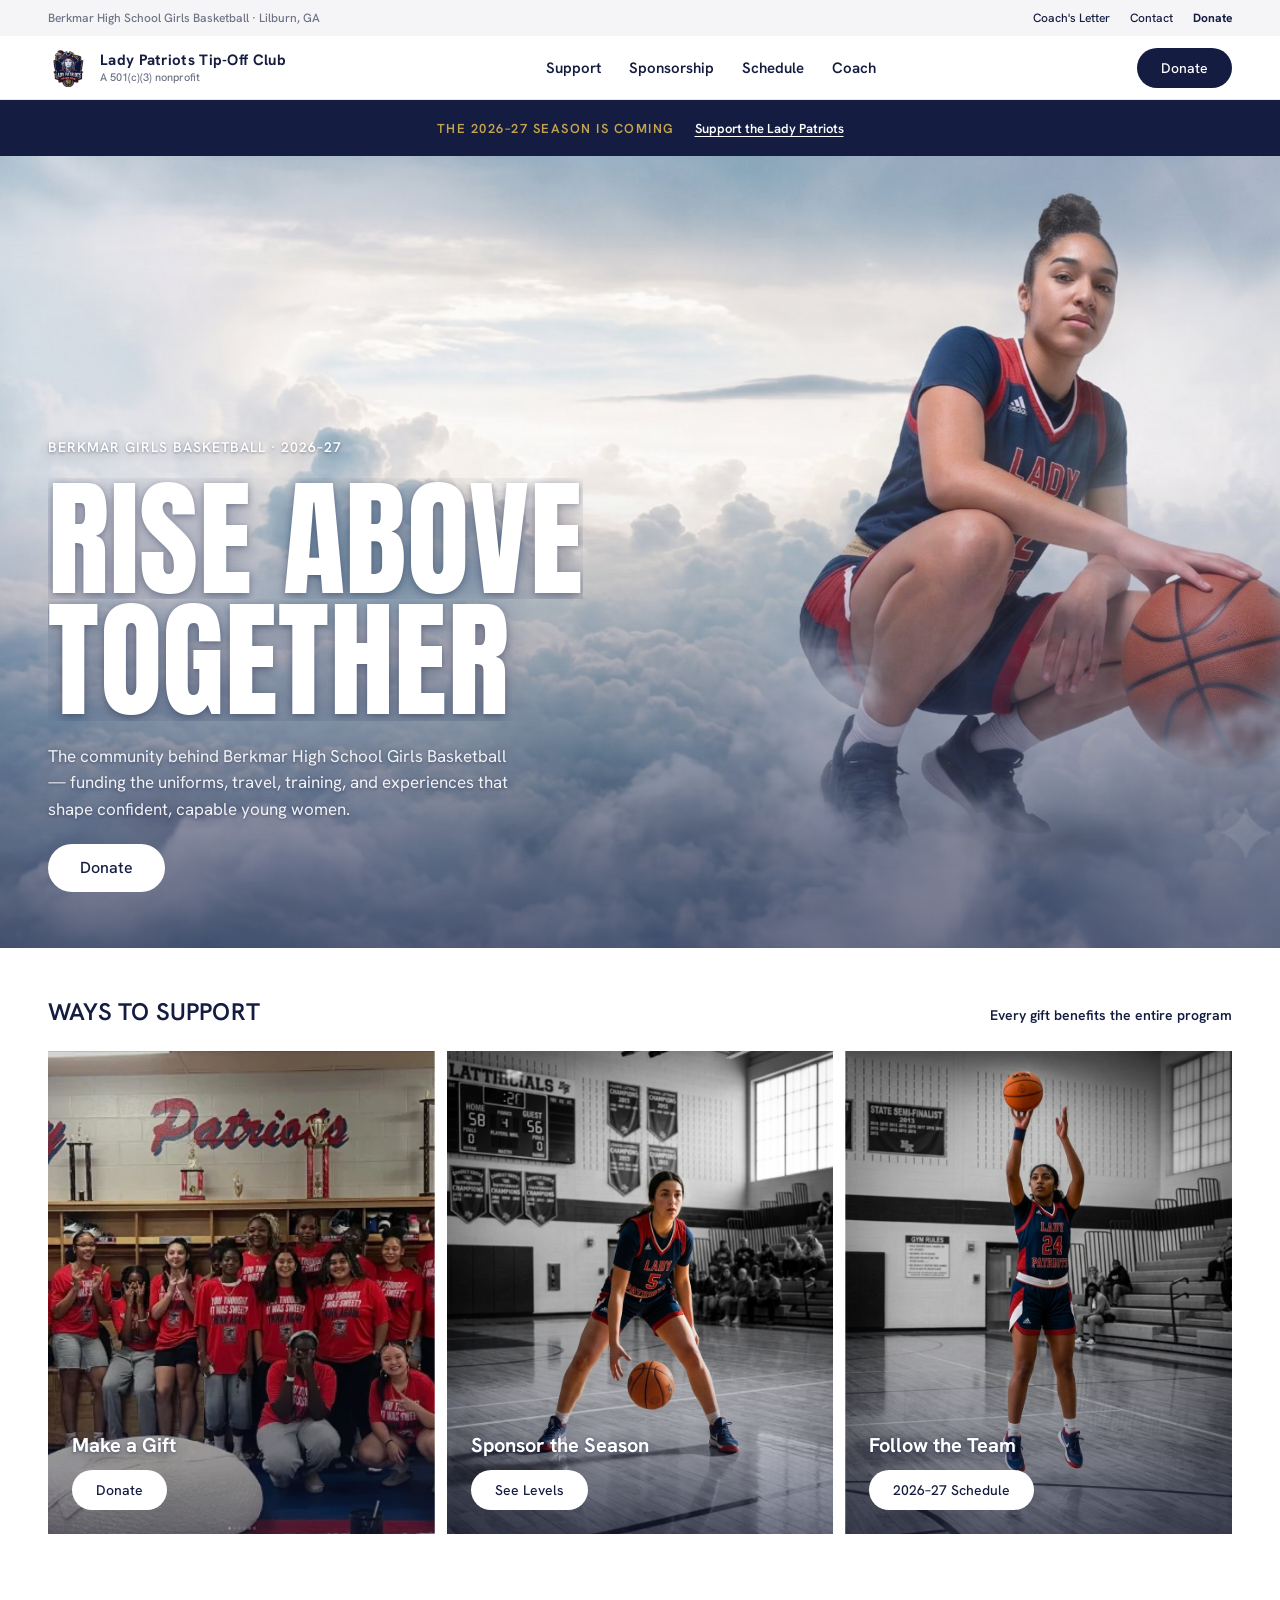
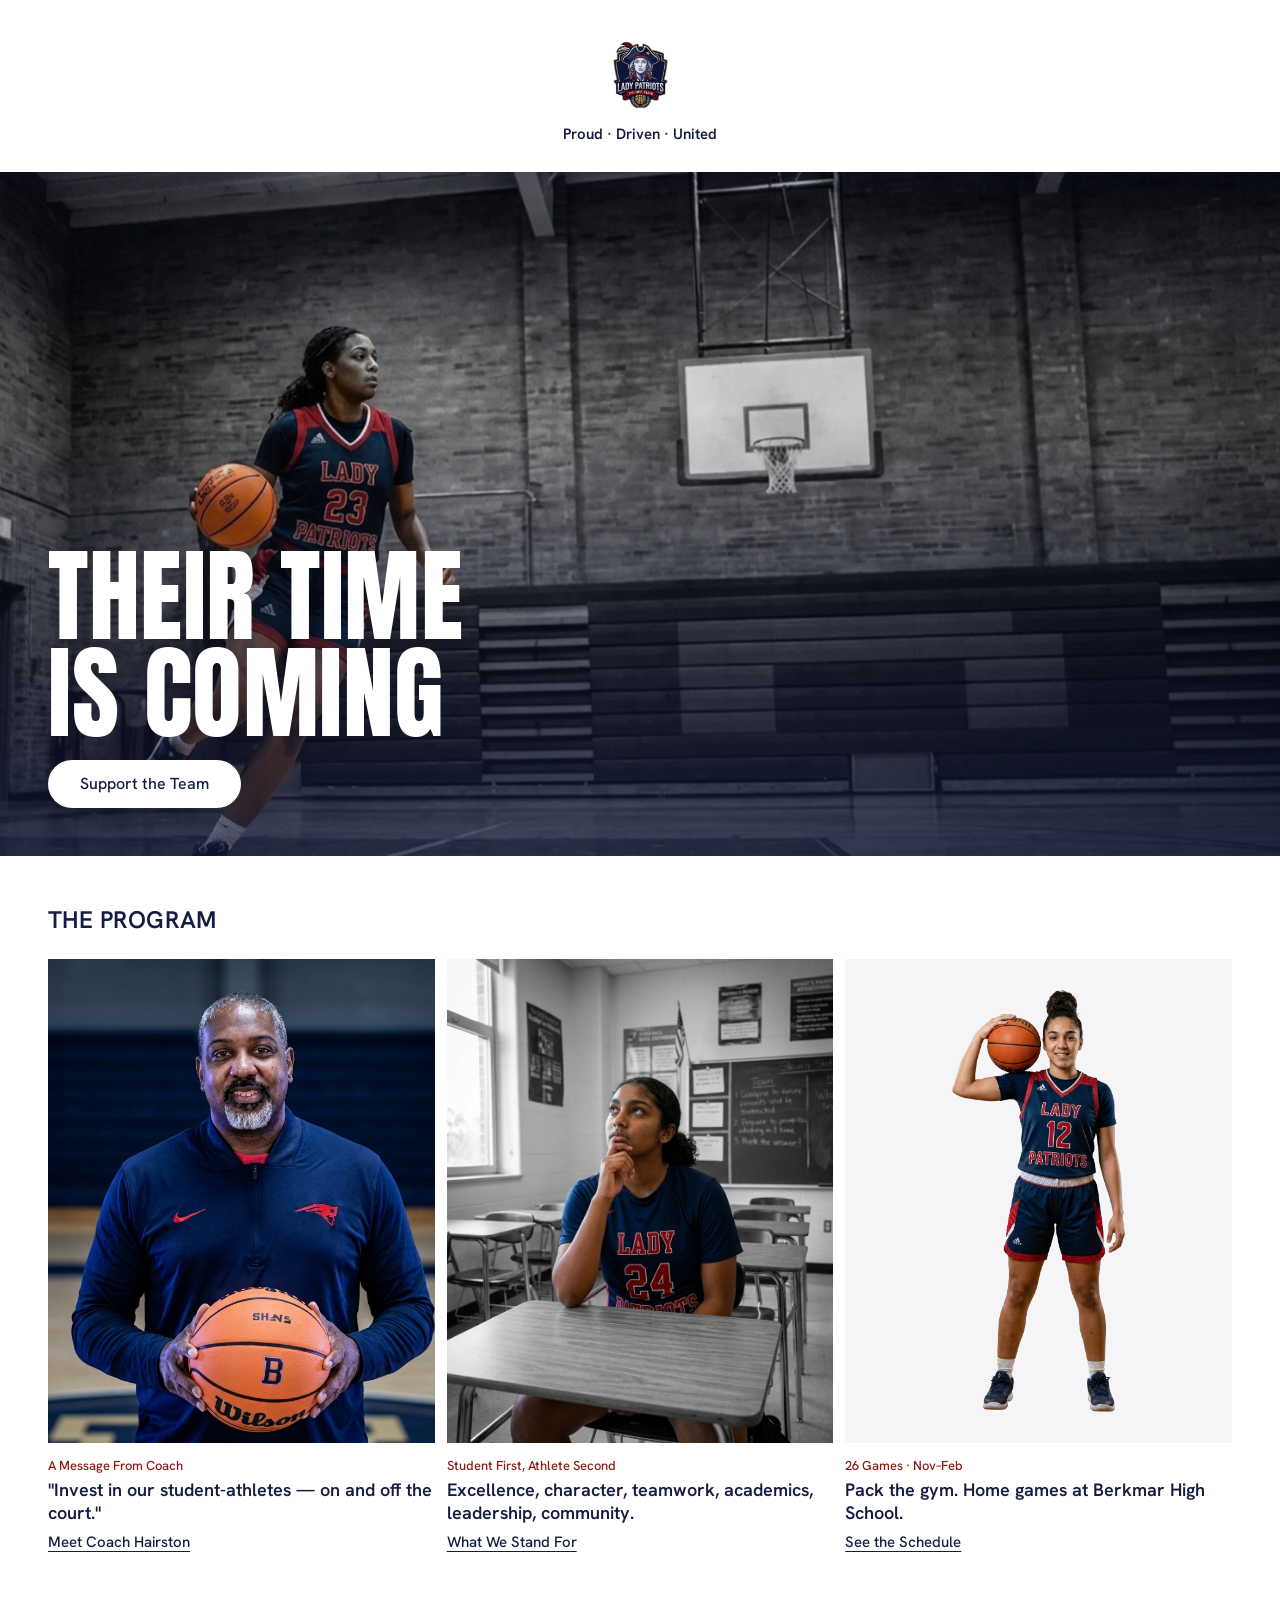
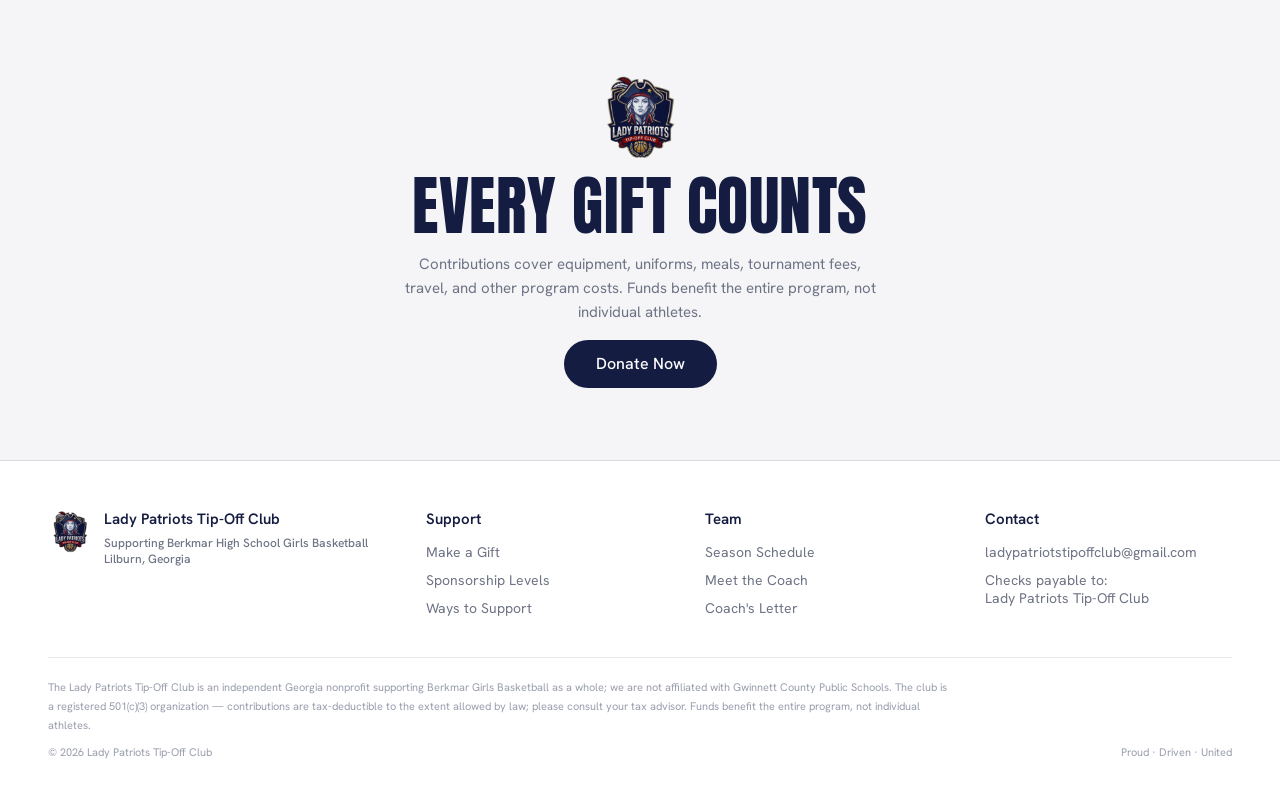
==== commit 8adc3f01: "Merge PR #1: Tip-Off Club crest social share previews Add Tip-Off Club crest social share previews" ====
--- a/index.html
+++ b/index.html
@@ -5,11 +5,25 @@
 <meta name="viewport" content="width=device-width, initial-scale=1.0"/>
 <title>Lady Patriots Tip-Off Club — Berkmar Girls Basketball | Lilburn, GA</title>
 <meta name="description" content="The Lady Patriots Tip-Off Club is a registered 501(c)(3) nonprofit supporting Berkmar High School Girls Basketball in Lilburn, Georgia. Donate, sponsor, or give in-kind."/>
+<link rel="canonical" href="https://ladypatriotstipoffclub.org/"/>
+<meta property="og:type" content="website"/>
+<meta property="og:site_name" content="Lady Patriots Tip-Off Club"/>
+<meta property="og:title" content="Lady Patriots Tip-Off Club — Berkmar Girls Basketball | Lilburn, GA"/>
+<meta property="og:description" content="The Lady Patriots Tip-Off Club is a registered 501(c)(3) nonprofit supporting Berkmar High School Girls Basketball in Lilburn, Georgia. Donate, sponsor, or give in-kind."/>
+<meta property="og:url" content="https://ladypatriotstipoffclub.org/"/>
+<meta property="og:image" content="https://ladypatriotstipoffclub.org/assets/share-card.jpg"/>
+<meta property="og:image:width" content="1200"/>
+<meta property="og:image:height" content="630"/>
+<meta property="og:image:alt" content="Lady Patriots Tip-Off Club crest"/>
+<meta name="twitter:card" content="summary_large_image"/>
+<meta name="twitter:title" content="Lady Patriots Tip-Off Club — Berkmar Girls Basketball | Lilburn, GA"/>
+<meta name="twitter:description" content="The Lady Patriots Tip-Off Club is a registered 501(c)(3) nonprofit supporting Berkmar High School Girls Basketball in Lilburn, Georgia. Donate, sponsor, or give in-kind."/>
+<meta name="twitter:image" content="https://ladypatriotstipoffclub.org/assets/share-card.jpg"/>
 <link rel="icon" type="image/png" href="assets/logo-lady-patriots.png"/>
 <link rel="preconnect" href="https://fonts.googleapis.com"/>
 <link rel="preconnect" href="https://fonts.gstatic.com" crossorigin/>
 <link href="https://fonts.googleapis.com/css2?family=Anton&family=Hanken+Grotesk:wght@400;500;600;700&display=swap" rel="stylesheet"/>
-<link rel="stylesheet" href="site.css?v=8"/>
+<link rel="stylesheet" href="site.css?v=6"/>
 </head>
 <body>
 
@@ -70,7 +84,7 @@
 <!-- campaign hero -->
 <header class="hero">
   <div class="hero-media">
-    <img class="hero-photo" data-parallax="0.10" src="assets/hero-team.webp" alt="Coach Reggie Hairston with Lady Patriots players #23 and #11"/>
+    <img class="hero-photo" data-parallax="0.10" src="assets/hero-clouds.jpg" alt="A Lady Patriots player crouched with the ball above the clouds"/>
   </div>
   <div class="hero-copy">
     <div class="wrap">
@@ -103,14 +117,14 @@
         </div>
       </a>
       <a class="tile fx-img fx-d1" href="sponsorship">
-        <div class="t-media"><img src="assets/tile-dribble.webp" alt="Lady Patriots #11 dribbling low" style="object-position: center 8%;"/></div>
+        <div class="t-media"><img src="assets/player-dribble.png" alt="A Lady Patriots player dribbling in the gym"/></div>
         <div class="t-copy">
           <span class="t-label">Sponsor the Season</span>
           <span class="pill pill-on-image pill-sm">See Levels</span>
         </div>
       </a>
       <a class="tile fx-img fx-d2" href="schedule">
-        <div class="t-media"><img src="assets/tile-23.webp" alt="Lady Patriots #23 holding a basketball and flashing a peace sign" style="object-position: center 8%;"/></div>
+        <div class="t-media"><img src="assets/player-shooting.png" alt="A Lady Patriots player rising for a jump shot in the gym"/></div>
         <div class="t-copy">
           <span class="t-label">Follow the Team</span>
           <span class="pill pill-on-image pill-sm">2026–27 Schedule</span>
@@ -126,7 +140,7 @@
   <div class="m-t">Proud · Driven · United</div>
 </div>
 <section class="campaign" aria-label="Their time is coming">
-  <img data-parallax="0.08" src="assets/campaign-duo.webp" alt="Lady Patriots #23 and #11, each with a basketball" style="--pos-m: 88% center;"/>
+  <img data-parallax="0.08" src="assets/player-court-wide.png" alt="A Lady Patriots player dribbling up the court toward the basket" style="--pos-m: 20% center;"/>
   <div class="c-copy">
     <div class="wrap">
       <h2 class="h-campaign c-title">
@@ -158,7 +172,7 @@
         <span class="s-link">What We Stand For</span>
       </a>
       <a class="story fx fx-d2" href="schedule">
-        <div class="s-media"><img src="assets/story-11.webp" alt="Lady Patriots #11 holding a basketball" style="object-fit: contain; padding: 8%; background: var(--cloud);"/></div>
+        <div class="s-media"><img src="assets/player-schedule.png" alt="A player with a basketball on her shoulder" style="object-fit: contain; padding: 8%; background: var(--cloud);"/></div>
         <div class="s-kicker">26 Games · Nov–Feb</div>
         <div class="s-title">Pack the gym. Home games at Berkmar High School.</div>
         <span class="s-link">See the Schedule</span>
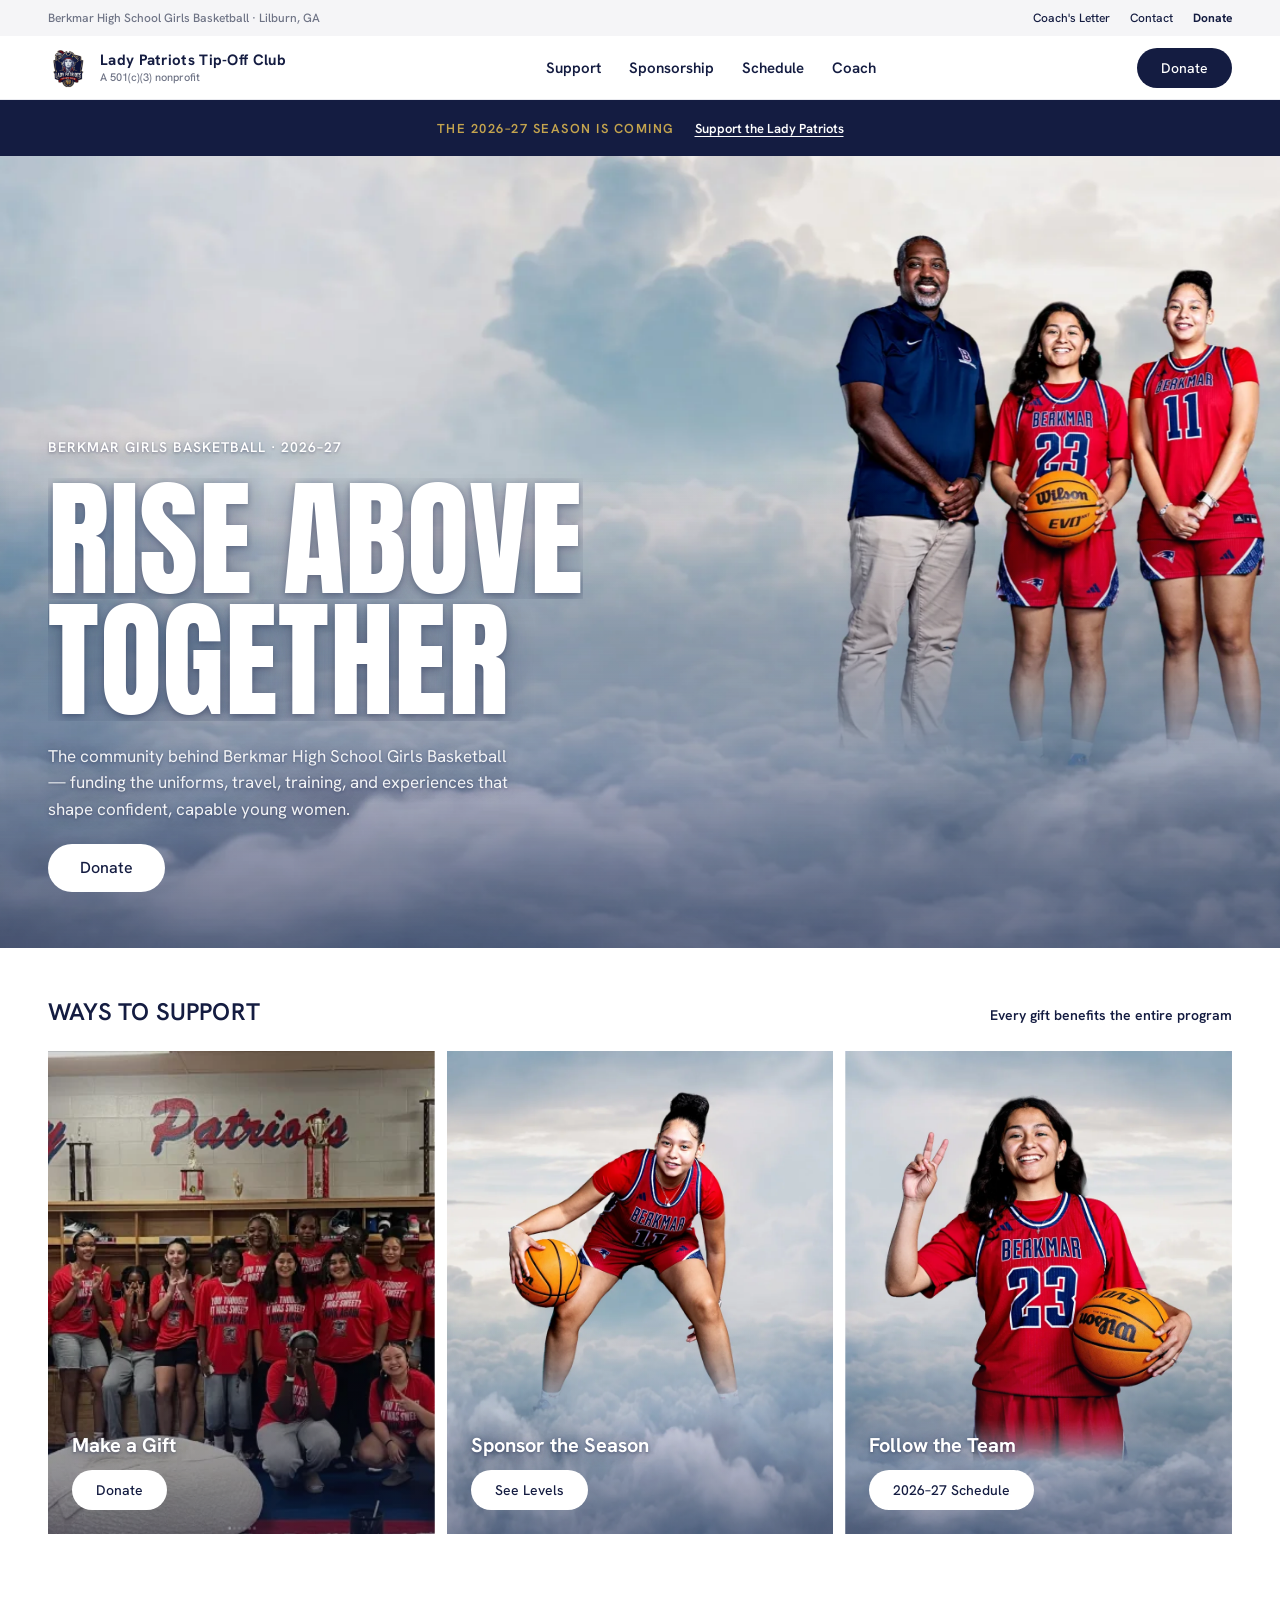
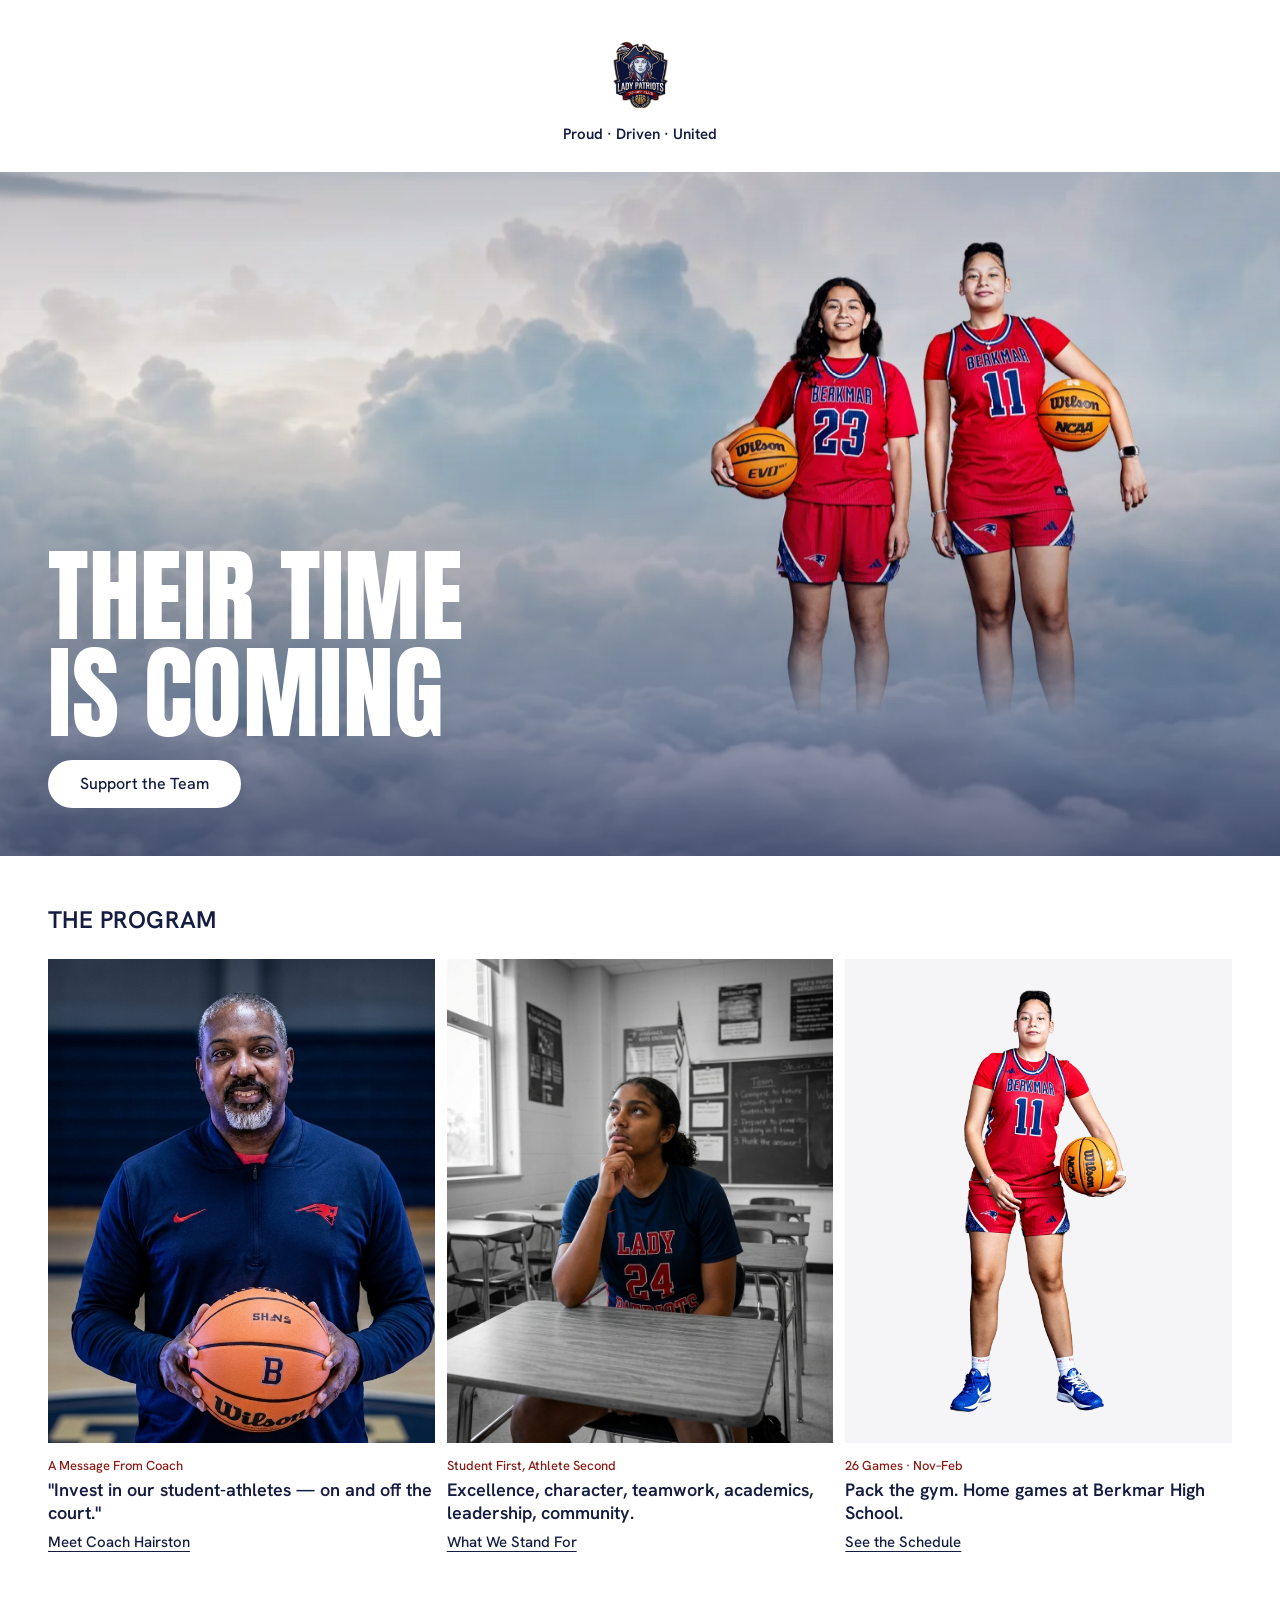
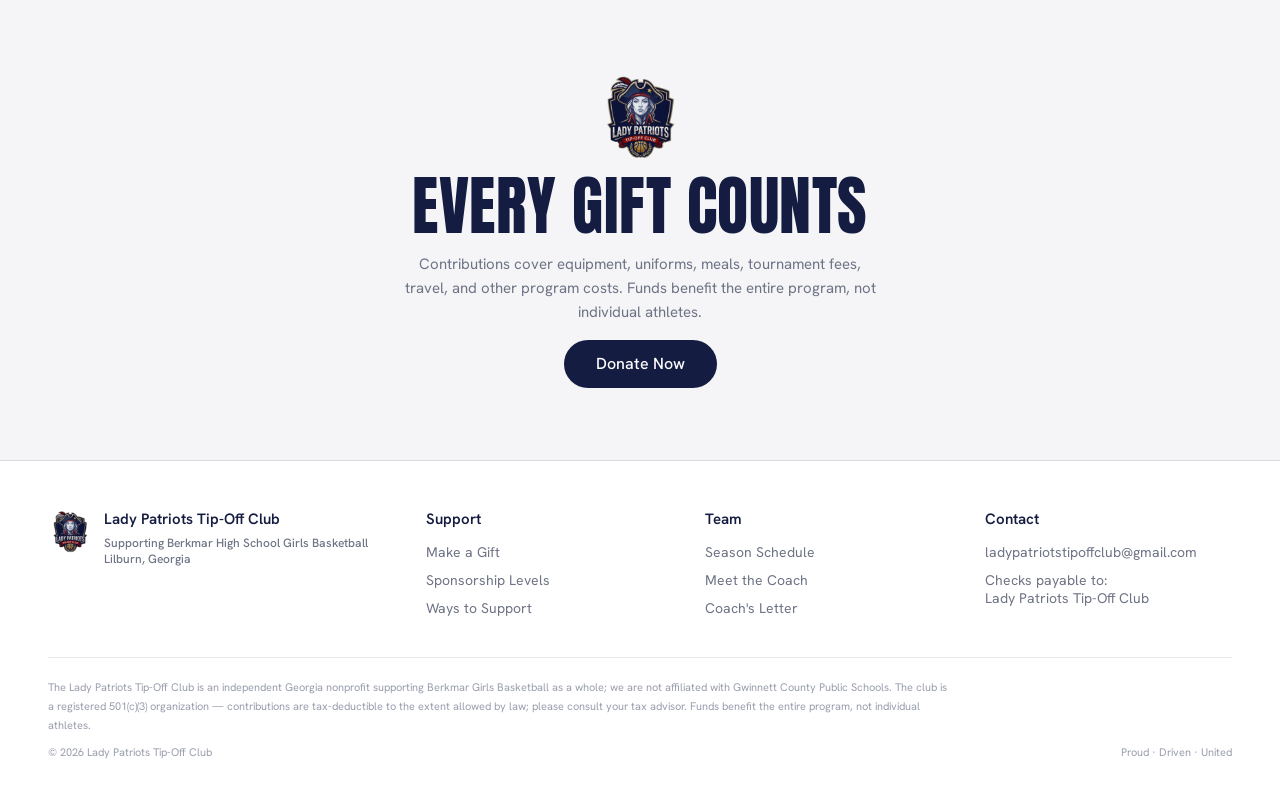
==== commit a5e333fd: "Merge PR #2: 2026–27 season — official photos and rosters 2026–27 season: official photos and roster" ====
--- a/index.html
+++ b/index.html
@@ -23,7 +23,7 @@
 <link rel="preconnect" href="https://fonts.googleapis.com"/>
 <link rel="preconnect" href="https://fonts.gstatic.com" crossorigin/>
 <link href="https://fonts.googleapis.com/css2?family=Anton&family=Hanken+Grotesk:wght@400;500;600;700&display=swap" rel="stylesheet"/>
-<link rel="stylesheet" href="site.css?v=6"/>
+<link rel="stylesheet" href="site.css?v=8"/>
 </head>
 <body>
 
@@ -84,7 +84,7 @@
 <!-- campaign hero -->
 <header class="hero">
   <div class="hero-media">
-    <img class="hero-photo" data-parallax="0.10" src="assets/hero-clouds.jpg" alt="A Lady Patriots player crouched with the ball above the clouds"/>
+    <img class="hero-photo" data-parallax="0.10" src="assets/hero-team.webp" alt="Coach Reggie Hairston with Lady Patriots players #23 and #11"/>
   </div>
   <div class="hero-copy">
     <div class="wrap">
@@ -117,14 +117,14 @@
         </div>
       </a>
       <a class="tile fx-img fx-d1" href="sponsorship">
-        <div class="t-media"><img src="assets/player-dribble.png" alt="A Lady Patriots player dribbling in the gym"/></div>
+        <div class="t-media"><img src="assets/tile-dribble.webp" alt="Lady Patriots #11 dribbling low" style="object-position: center 8%;"/></div>
         <div class="t-copy">
           <span class="t-label">Sponsor the Season</span>
           <span class="pill pill-on-image pill-sm">See Levels</span>
         </div>
       </a>
       <a class="tile fx-img fx-d2" href="schedule">
-        <div class="t-media"><img src="assets/player-shooting.png" alt="A Lady Patriots player rising for a jump shot in the gym"/></div>
+        <div class="t-media"><img src="assets/tile-23.webp" alt="Lady Patriots #23 holding a basketball and flashing a peace sign" style="object-position: center 8%;"/></div>
         <div class="t-copy">
           <span class="t-label">Follow the Team</span>
           <span class="pill pill-on-image pill-sm">2026–27 Schedule</span>
@@ -140,7 +140,7 @@
   <div class="m-t">Proud · Driven · United</div>
 </div>
 <section class="campaign" aria-label="Their time is coming">
-  <img data-parallax="0.08" src="assets/player-court-wide.png" alt="A Lady Patriots player dribbling up the court toward the basket" style="--pos-m: 20% center;"/>
+  <img data-parallax="0.08" src="assets/campaign-duo.webp" alt="Lady Patriots #23 and #11, each with a basketball" style="--pos-m: 88% center;"/>
   <div class="c-copy">
     <div class="wrap">
       <h2 class="h-campaign c-title">
@@ -172,7 +172,7 @@
         <span class="s-link">What We Stand For</span>
       </a>
       <a class="story fx fx-d2" href="schedule">
-        <div class="s-media"><img src="assets/player-schedule.png" alt="A player with a basketball on her shoulder" style="object-fit: contain; padding: 8%; background: var(--cloud);"/></div>
+        <div class="s-media"><img src="assets/story-11.webp" alt="Lady Patriots #11 holding a basketball" style="object-fit: contain; padding: 8%; background: var(--cloud);"/></div>
         <div class="s-kicker">26 Games · Nov–Feb</div>
         <div class="s-title">Pack the gym. Home games at Berkmar High School.</div>
         <span class="s-link">See the Schedule</span>
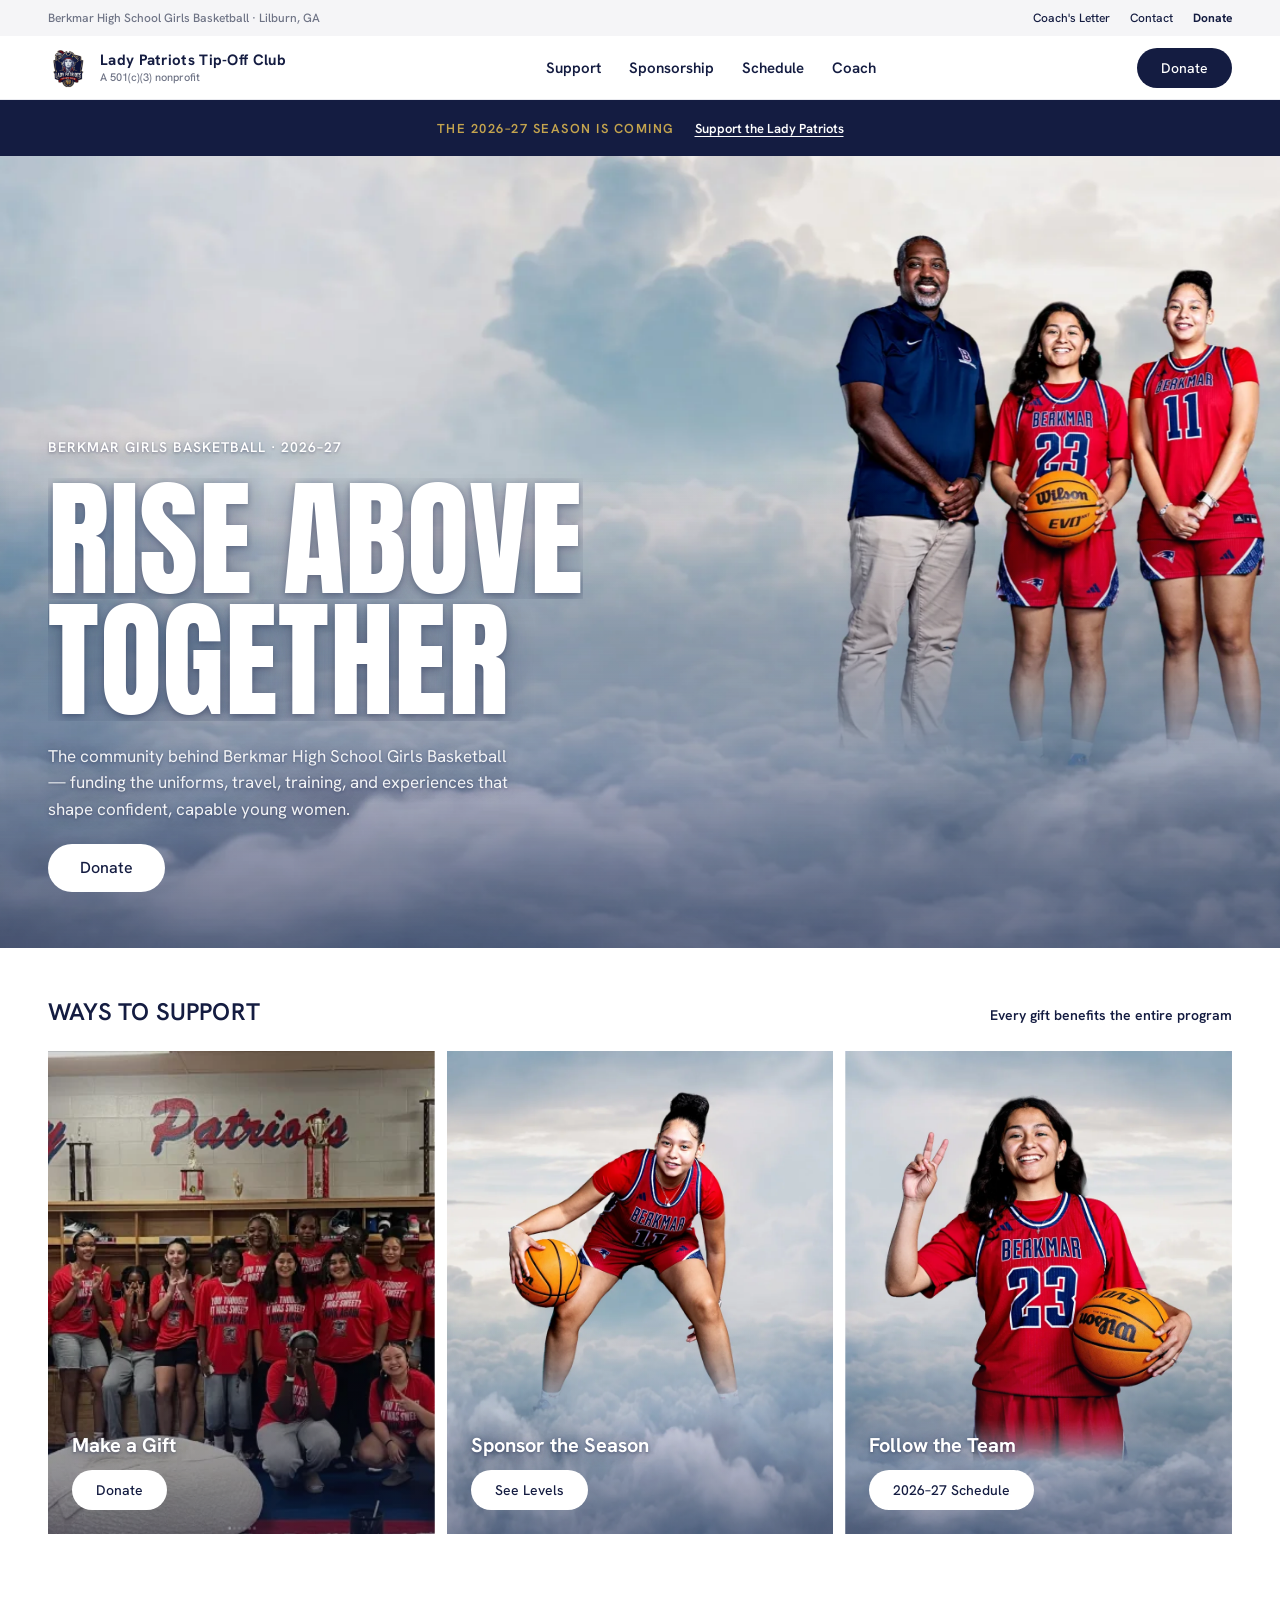
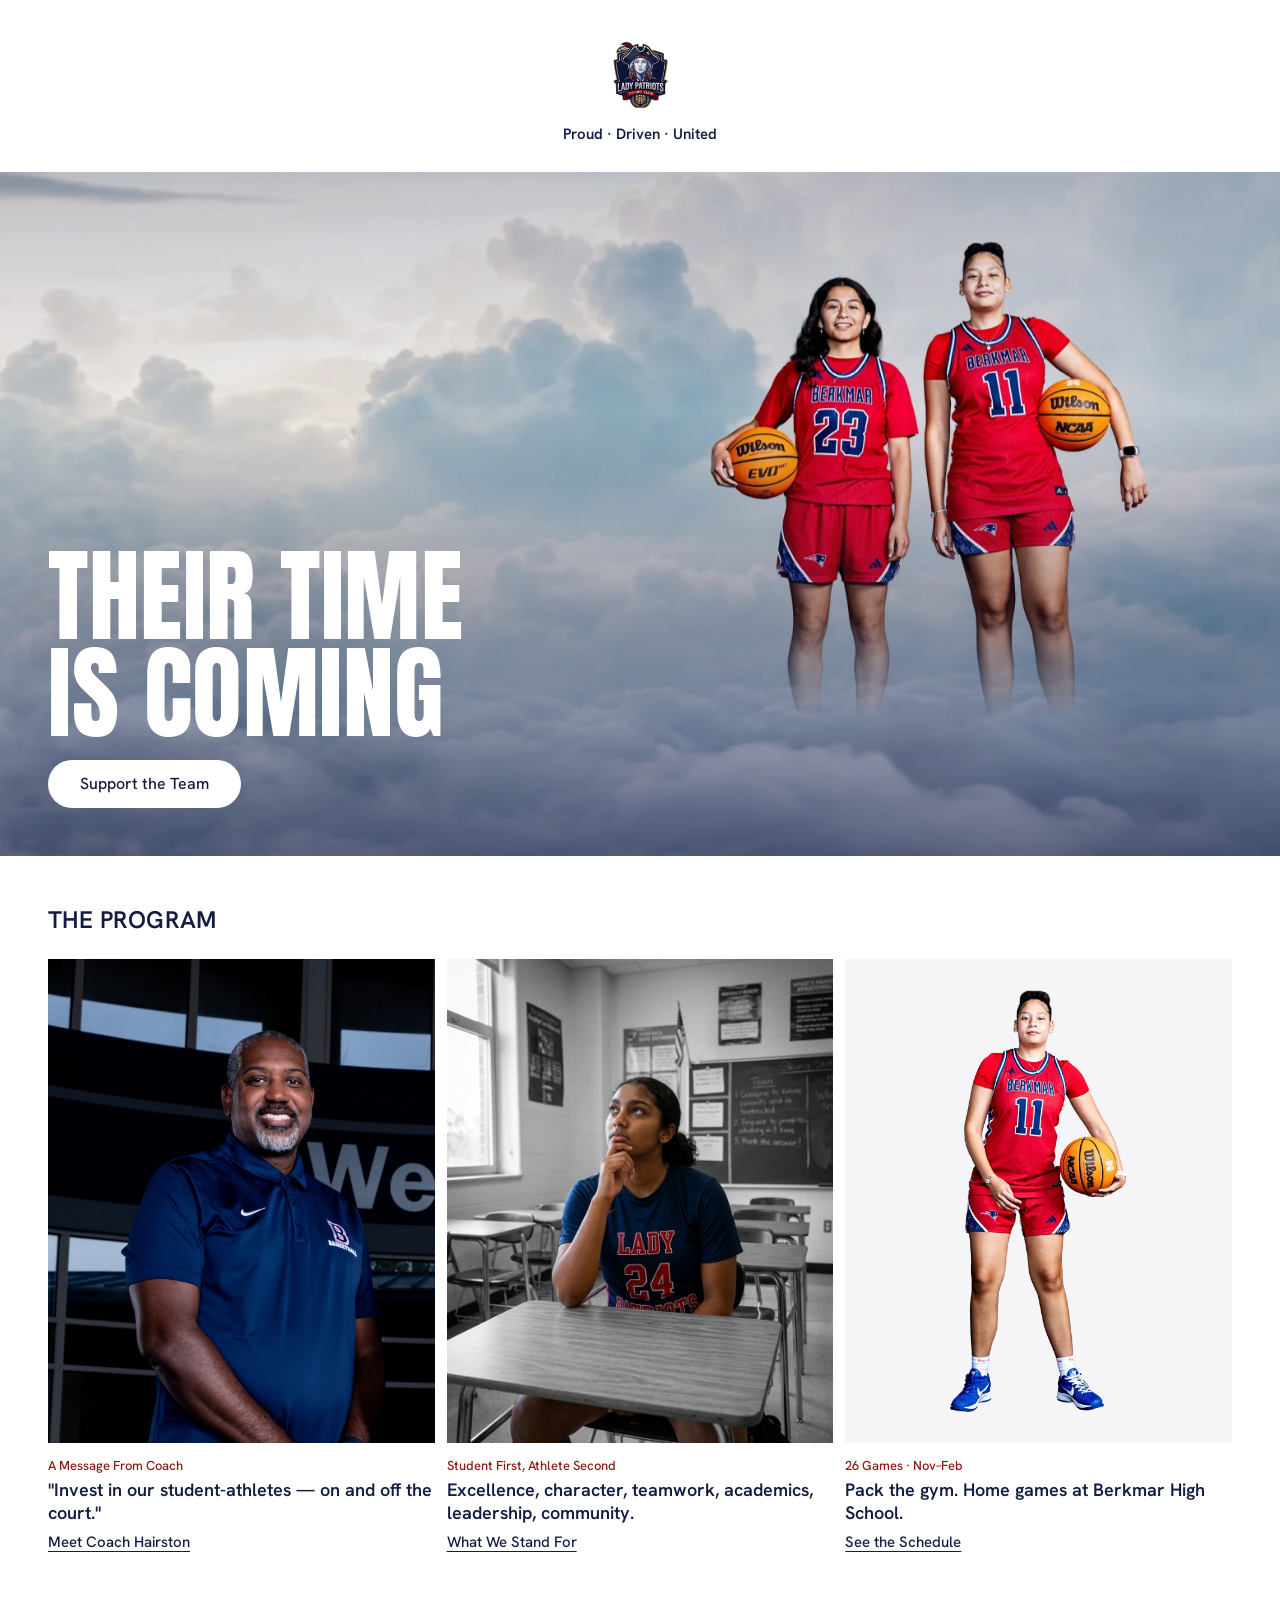
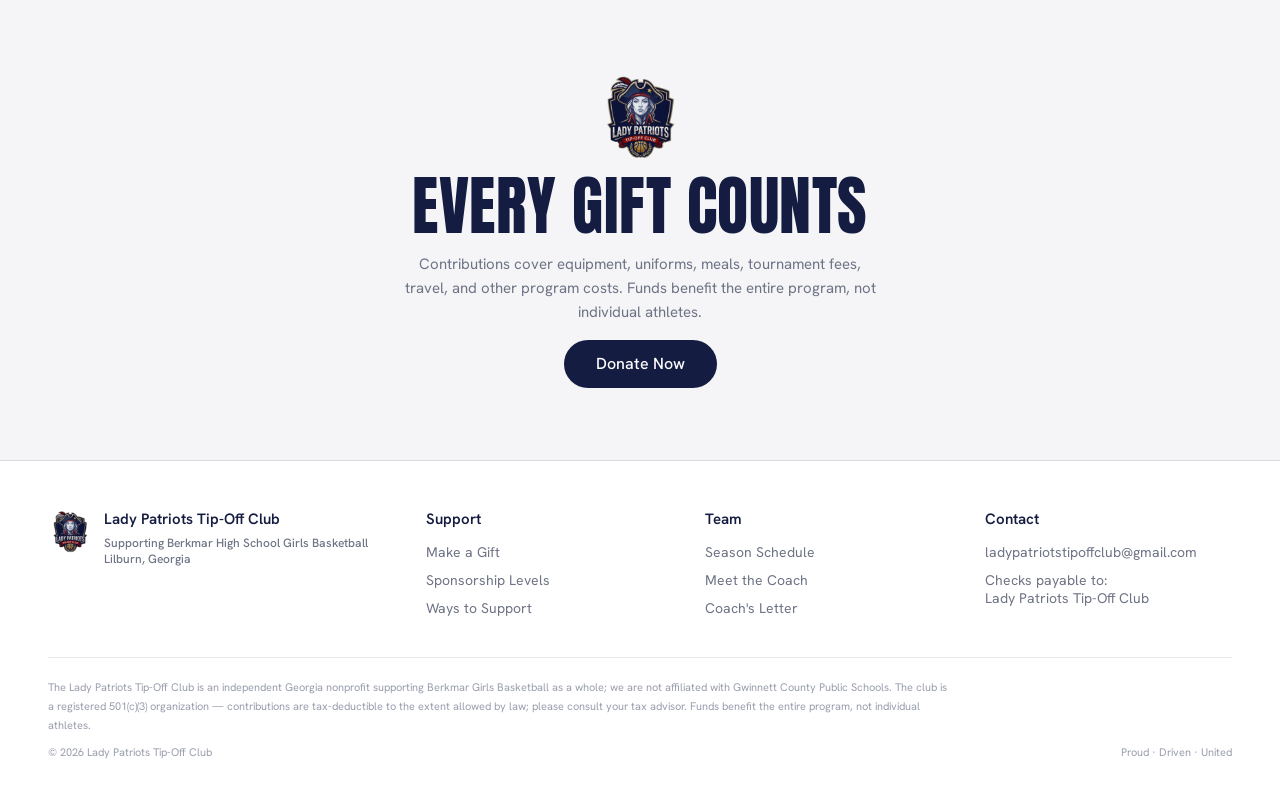
==== commit dc2d4e2c: "home, letter: use the 2026 coach portrait and a face-centered sign-off headshot Co-Authored-By: Clau" ====
--- a/index.html
+++ b/index.html
@@ -19,6 +19,24 @@
 <meta name="twitter:title" content="Lady Patriots Tip-Off Club — Berkmar Girls Basketball | Lilburn, GA"/>
 <meta name="twitter:description" content="The Lady Patriots Tip-Off Club is a registered 501(c)(3) nonprofit supporting Berkmar High School Girls Basketball in Lilburn, Georgia. Donate, sponsor, or give in-kind."/>
 <meta name="twitter:image" content="https://ladypatriotstipoffclub.org/assets/share-card.jpg"/>
+<script type="application/ld+json">
+{
+  "@context": "https://schema.org",
+  "@type": "NGO",
+  "@id": "https://ladypatriotstipoffclub.org/#org",
+  "name": "Lady Patriots Tip-Off Club",
+  "url": "https://ladypatriotstipoffclub.org/",
+  "logo": "https://ladypatriotstipoffclub.org/assets/logo-lady-patriots.png",
+  "image": "https://ladypatriotstipoffclub.org/assets/share-card.jpg",
+  "email": "ladypatriotstipoffclub@gmail.com",
+  "slogan": "Proud. Driven. United.",
+  "nonprofitStatus": "Nonprofit501c3",
+  "description": "Independent, community- and parent-led 501(c)(3) nonprofit supporting the Berkmar High School Girls Basketball program (varsity and JV) in Lilburn, Georgia. Funds uniforms, equipment, travel, tournament fees, training, team meals, and end-of-season recognition. Not affiliated with Gwinnett County Public Schools.",
+  "address": { "@type": "PostalAddress", "addressLocality": "Lilburn", "addressRegion": "GA", "addressCountry": "US" },
+  "areaServed": "Lilburn, Georgia",
+  "potentialAction": { "@type": "DonateAction", "target": "https://ladypatriotstipoffclub.org/donate", "recipient": { "@id": "https://ladypatriotstipoffclub.org/#org" } }
+}
+</script>
 <link rel="icon" type="image/png" href="assets/logo-lady-patriots.png"/>
 <link rel="preconnect" href="https://fonts.googleapis.com"/>
 <link rel="preconnect" href="https://fonts.gstatic.com" crossorigin/>
@@ -160,7 +178,7 @@
     </div>
     <div class="stories">
       <a class="story fx" href="coach">
-        <div class="s-media"><img src="assets/coach-hairston.png" alt="Head Coach Reggie Hairston" style="object-position: 50% 15%;"/></div>
+        <div class="s-media"><img src="assets/coach-hairston-2026.jpg" alt="Head Coach Reggie Hairston"/></div>
         <div class="s-kicker">A Message From Coach</div>
         <div class="s-title">"Invest in our student-athletes — on and off the court."</div>
         <span class="s-link">Meet Coach Hairston</span>
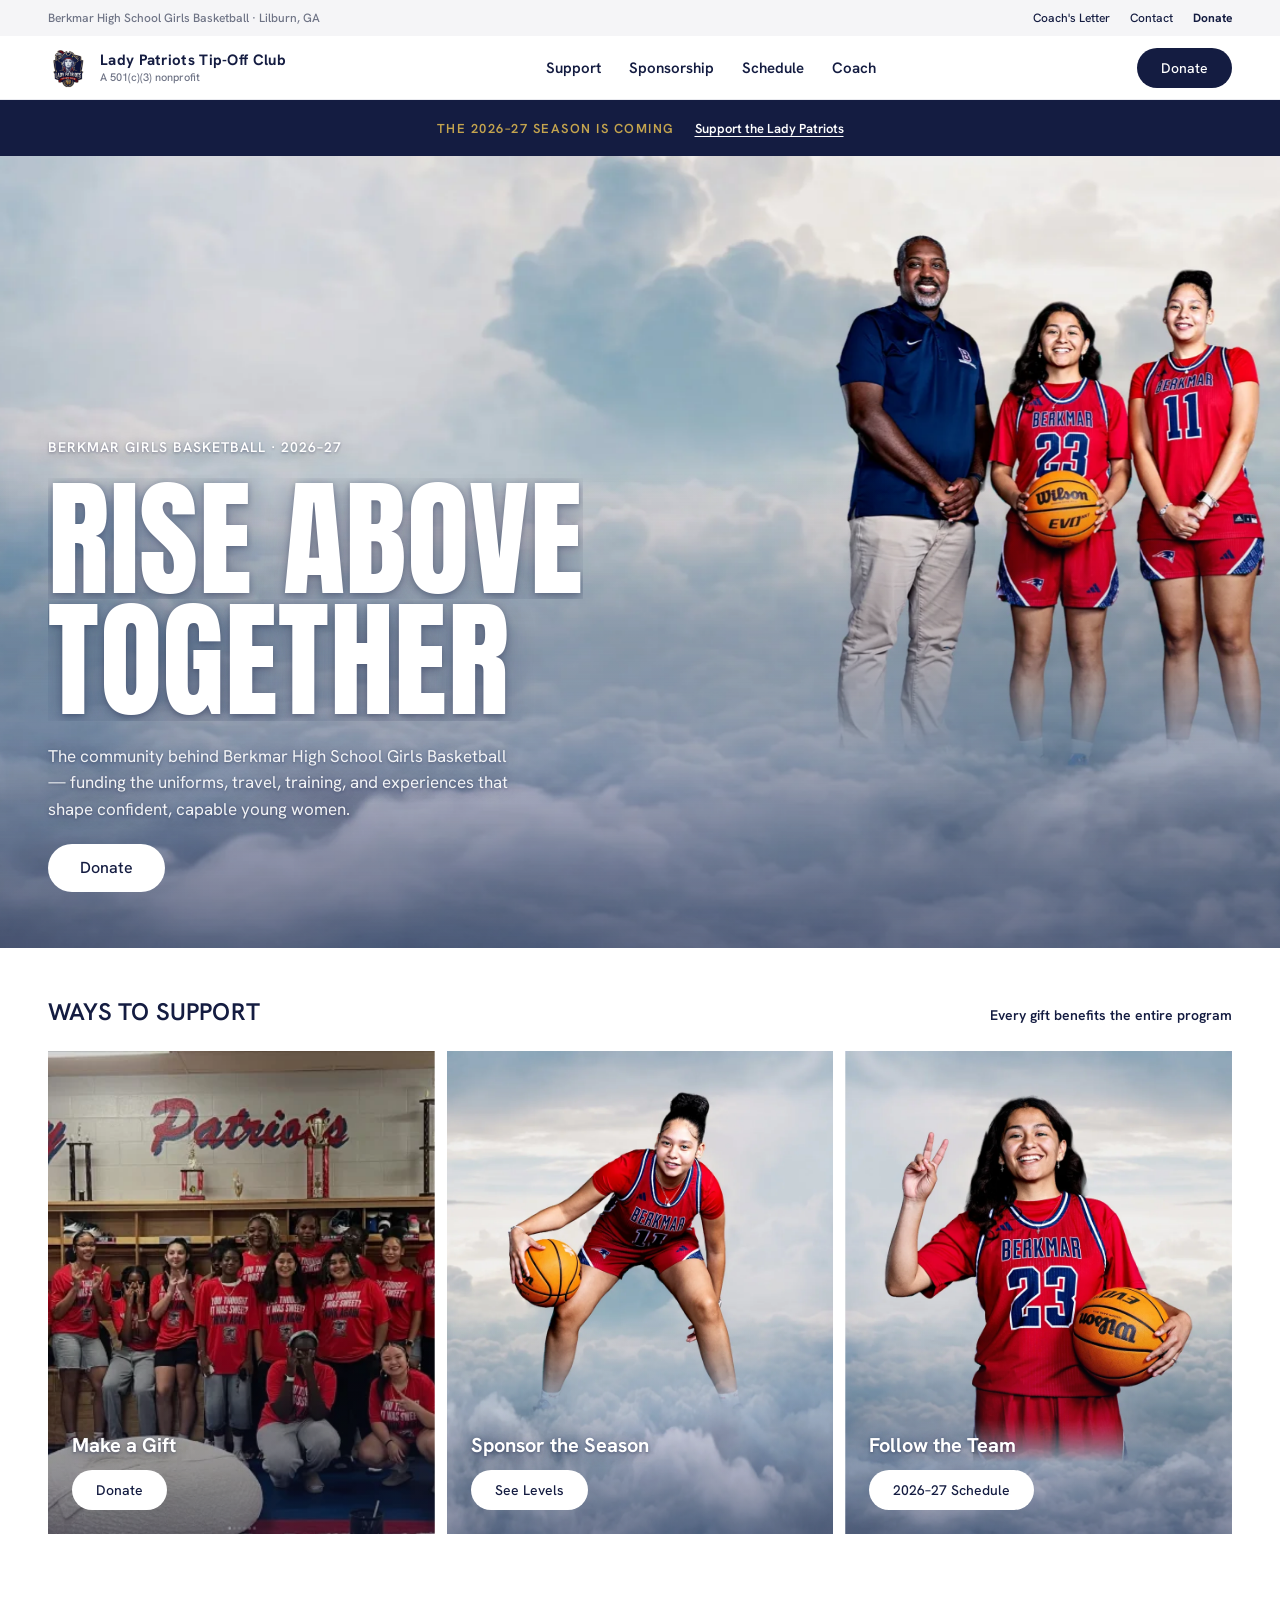
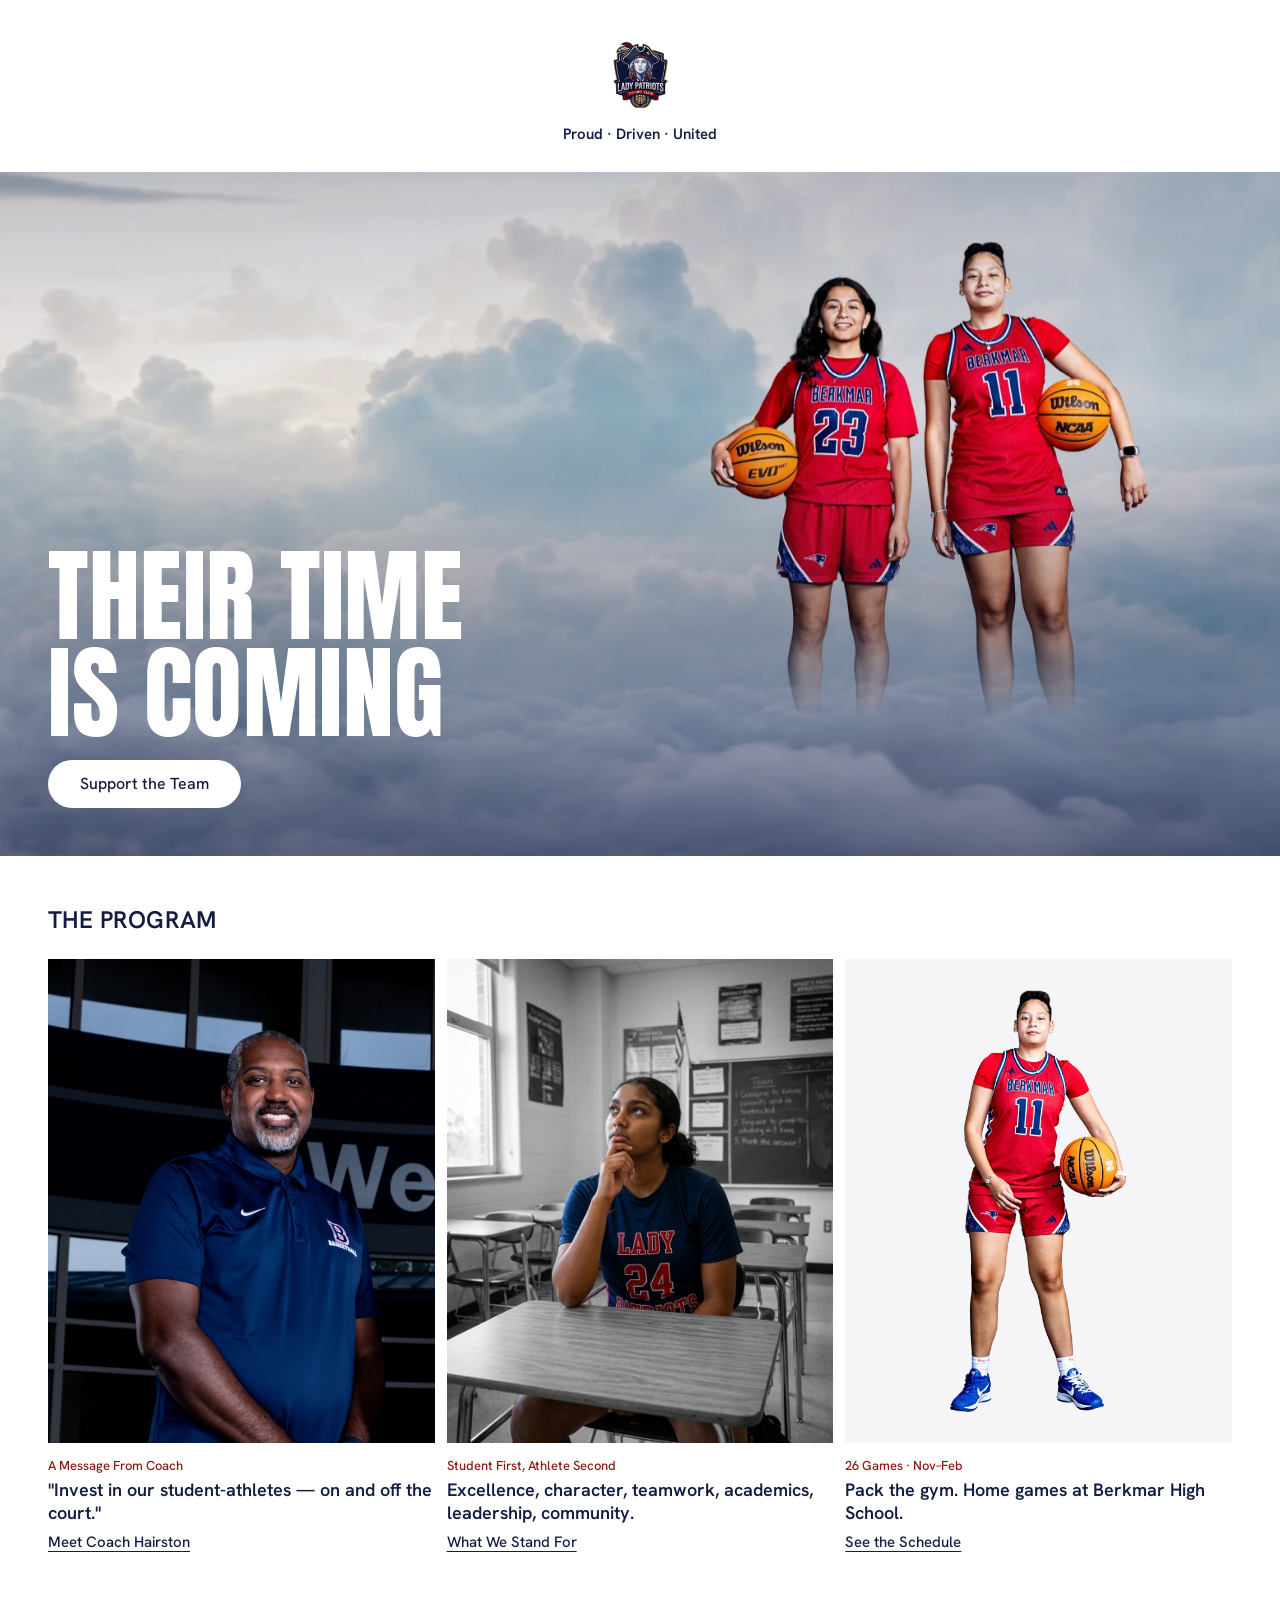
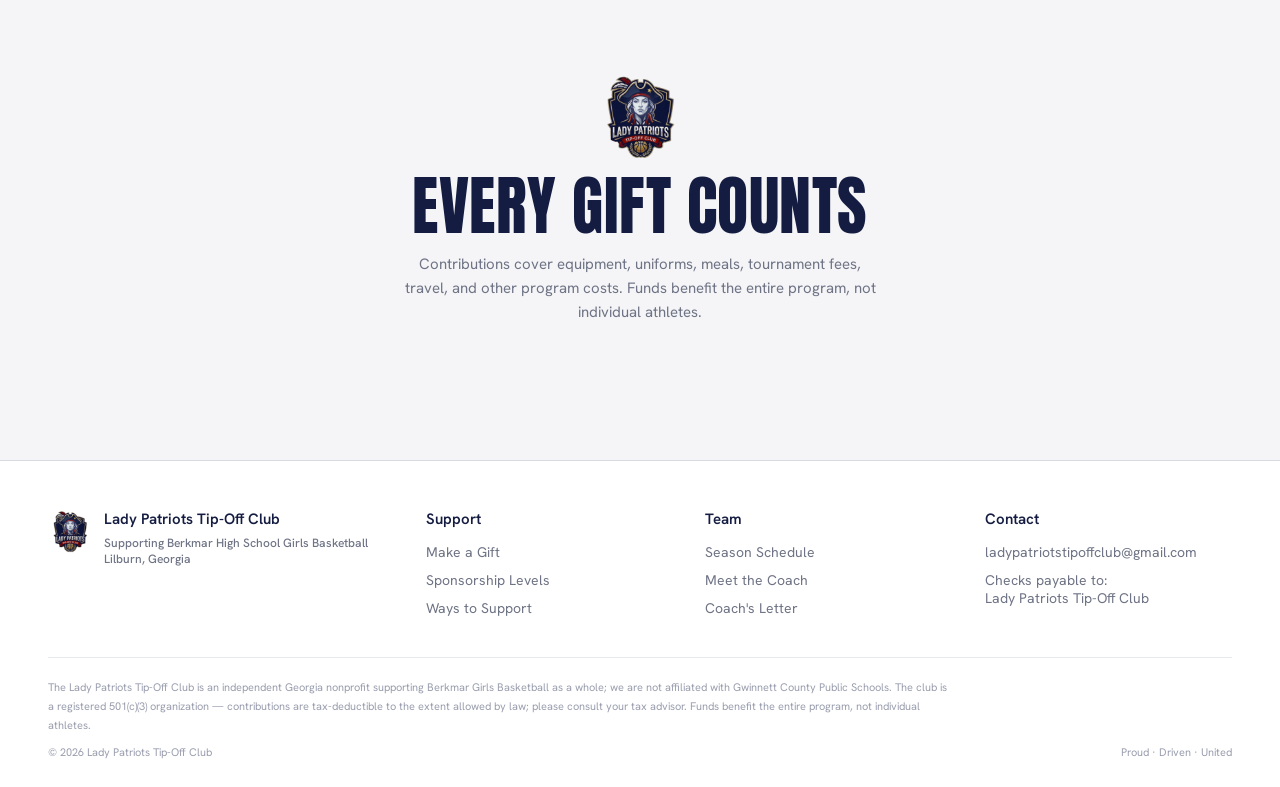
==== commit b30a68c2: "Sponsorship: send every Sponsor button to PayPal The five sponsorship levels ($250-$2,500) opened an" ====
--- a/index.html
+++ b/index.html
@@ -41,7 +41,7 @@
 <link rel="preconnect" href="https://fonts.googleapis.com"/>
 <link rel="preconnect" href="https://fonts.gstatic.com" crossorigin/>
 <link href="https://fonts.googleapis.com/css2?family=Anton&family=Hanken+Grotesk:wght@400;500;600;700&display=swap" rel="stylesheet"/>
-<link rel="stylesheet" href="site.css?v=8"/>
+<link rel="stylesheet" href="site.css?v=9"/>
 </head>
 <body>
 
@@ -178,7 +178,7 @@
     </div>
     <div class="stories">
       <a class="story fx" href="coach">
-        <div class="s-media"><img src="assets/coach-hairston-2026.jpg" alt="Head Coach Reggie Hairston"/></div>
+        <div class="s-media"><img src="assets/coach-hairston-portrait.jpg" alt="Head Coach Reggie Hairston"/></div>
         <div class="s-kicker">A Message From Coach</div>
         <div class="s-title">"Invest in our student-athletes — on and off the court."</div>
         <span class="s-link">Meet Coach Hairston</span>
--- a/site.css
+++ b/site.css
@@ -175,6 +175,8 @@
 .level li { font-size: 14px; font-weight: 400; color: var(--mute); line-height: 1.5; padding: 9px 0; border-bottom: 1px solid var(--hairline-soft); }
 .level li:first-child { border-top: 1px solid var(--hairline-soft); }
 .level .pill { align-self: stretch; }
+.lv-note { font-size: 14px; line-height: 1.6; color: var(--mute); margin-top: 20px; max-width: 760px; }
+.lv-note a { text-decoration: underline; }
 
 /* ── Schedule ── */
 .chips { display: flex; gap: 8px; flex-wrap: wrap; }
